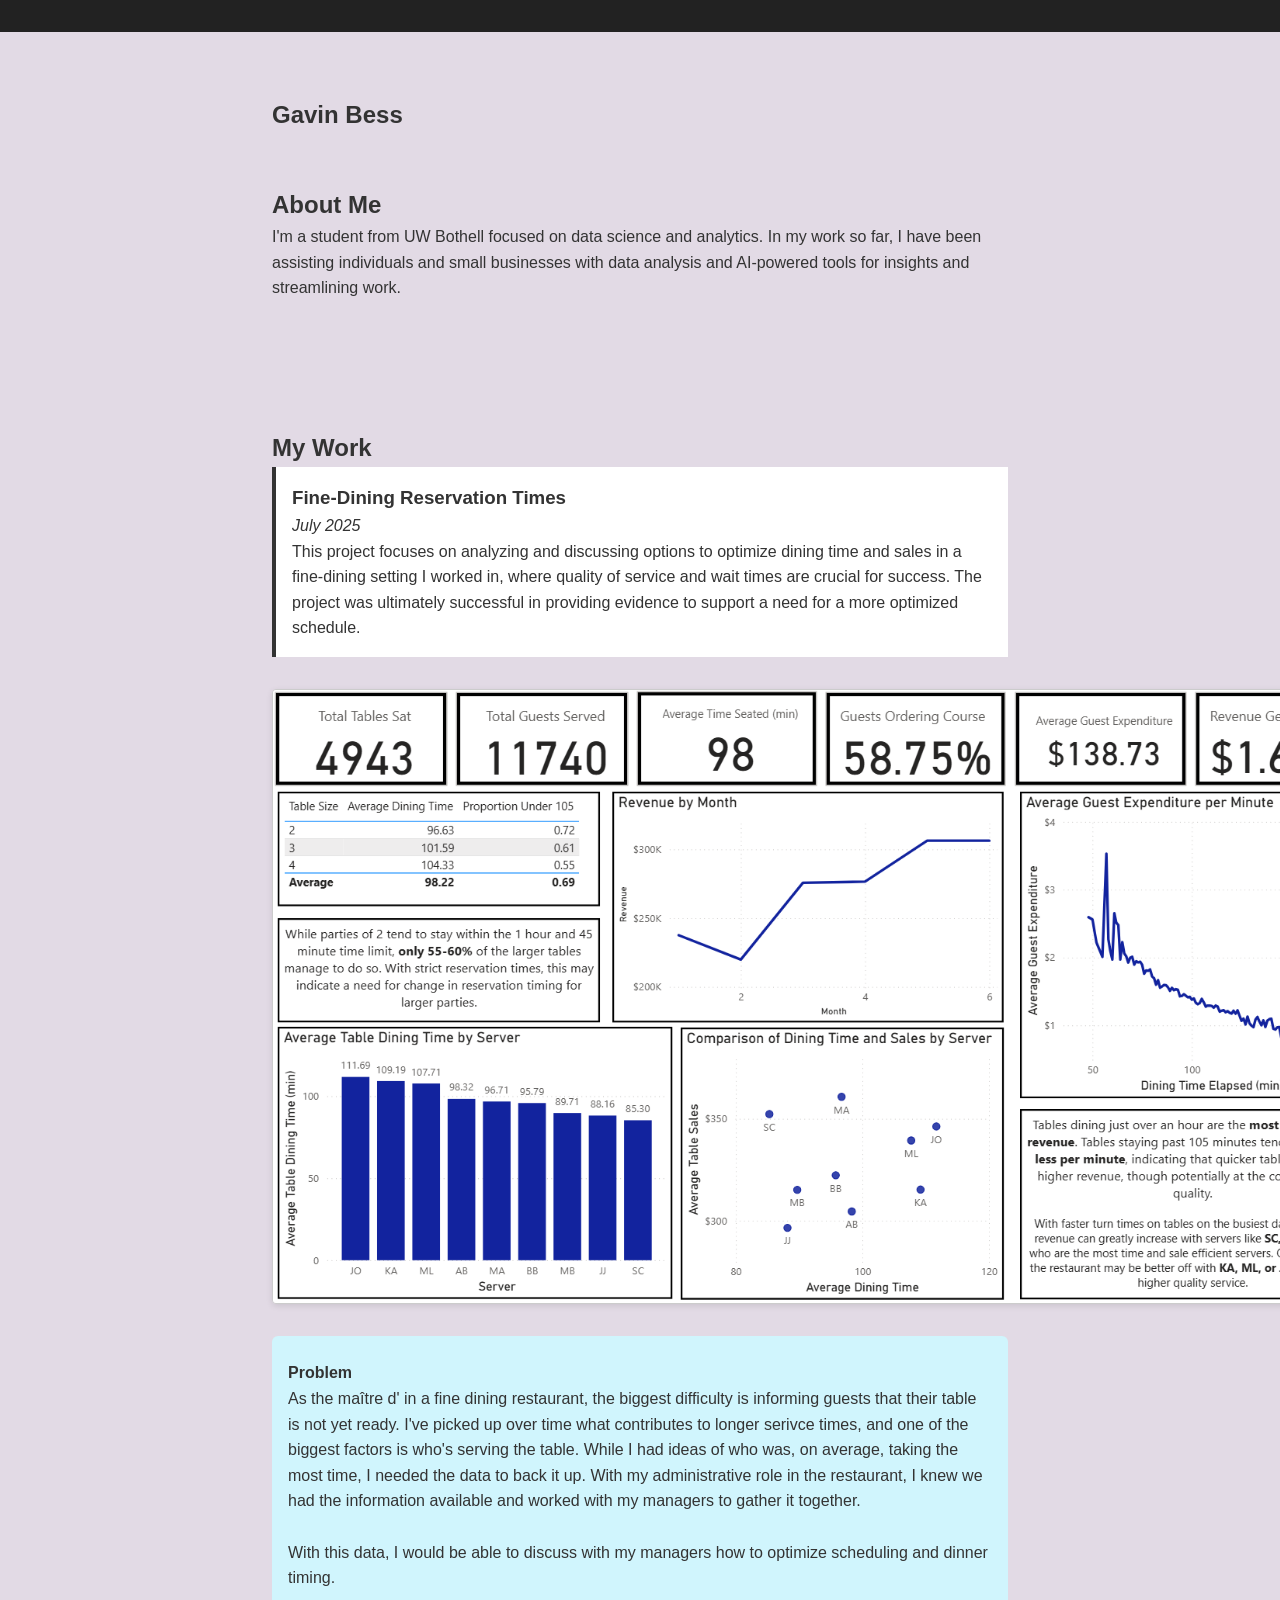
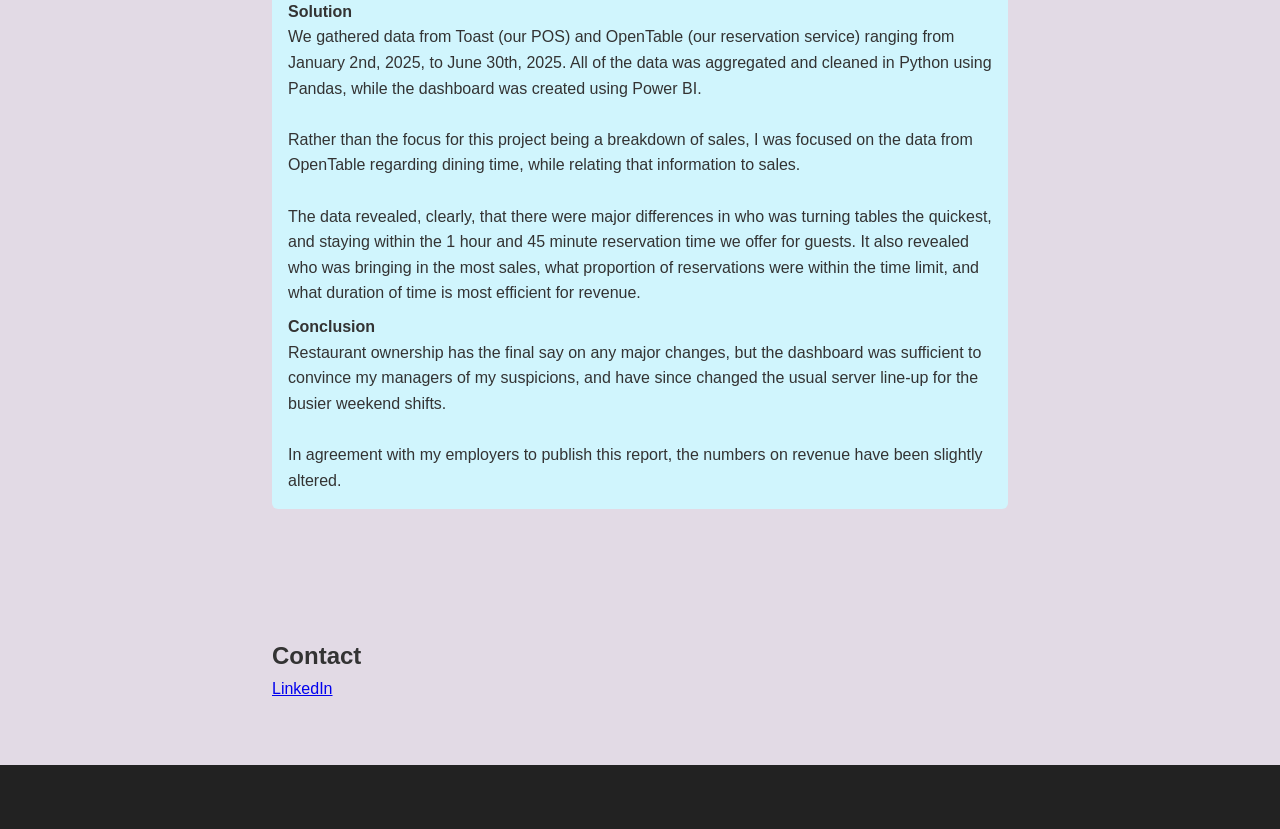
==== index.html @ a71457d1 "Update index.html" ====
<!DOCTYPE html>
<html lang="en">
<head>
  <meta charset="UTF-8">
  <meta name="viewport" content="width=device-width, initial-scale=1">
  <title>Gavin Bess | Portfolio</title>
  <link rel="stylesheet" href="style.css">
</head>
<body>
  <header>
    <nav>
    </nav>
  </header>

  <section id="about">
    <h2>Gavin Bess</h2>
    <br><br>
    <h2>About Me</h2>
    <p>I'm a student from UW Bothell focused on data science and analytics. In my work so far,
      I have been assisting individuals and small businesses with data analysis and AI-powered tools
      for insights and streamlining work.
    </p>
  </section>

  <section id="portfolio">
    <h2>My Work</h2>
    <div class="project">
      <h3>Fine-Dining Reservation Times</h3>
      <p><i>July 2025</i><br>This project focuses on analyzing and discussing options to optimize dining time and 
        sales in a fine-dining setting I worked in, where quality of service and wait times 
        are crucial for success. The project was ultimately successful in providing evidence to
        support a need for a more optimized schedule.
      </p>
      
    </div>
    <img src="sushi.png" alt="Power BI dashboard showing reservation analysis" class="project1-img">

    <div class="project-details">
    <h4>Problem</h4>
    <p>
      As the maître d' in a fine dining restaurant, the biggest difficulty is informing guests that
      their table is not yet ready. I've picked up over time what contributes to longer serivce times,
      and one of the biggest factors is who's serving the table. While I had ideas of who was, on average,
      taking the most time, I needed the data to back it up. With my administrative role in the restaurant,
      I knew we had the information available and worked with my managers to gather it together.
      <br><br>
      With this data, I would be able to discuss with my managers how to optimize scheduling and dinner
      timing.
    </p>

    <h4>Solution</h4>
    <p>
      We gathered data from Toast (our POS) and OpenTable (our reservation service) ranging from
      January 2nd, 2025, to June 30th, 2025. All of the data was aggregated and cleaned in Python
      using Pandas, while the dashboard was created using Power BI.
      <br><br>
      Rather than the focus for this project being a breakdown of sales, I was focused 
      on the data from OpenTable regarding dining time, while relating that information to sales.
      <br><br>
      The data revealed, clearly, that there were major differences in who was turning tables the quickest,
      and staying within the 1 hour and 45 minute reservation time we offer for guests. It also revealed
      who was bringing in the most sales, what proportion of reservations were within the time limit,
      and what duration of time is most efficient for revenue. 
    </p>

    <h4>Conclusion</h4>
    <p>
    Restaurant ownership has the final say on any major changes, but the dashboard was sufficient to 
    convince my managers of my suspicions, and have since changed the usual server line-up for
    the busier weekend shifts.
    <br><br>
    In agreement with my employers to publish this report, the numbers on revenue have been slightly 
    altered.
    </p>
  </div>
  </section>

  <section id="contact">
    <h2>Contact</h2>
    <p><a href="https://www.linkedin.com/in/gavin-bess" target="_blank">LinkedIn</a></p>
  </section>

  <footer>
  </footer>
  <script>

  const observer = new IntersectionObserver((entries) => {
    entries.forEach(entry => {
      if (entry.isIntersecting) {
        entry.target.classList.add('visible');
      }
    });
  }, {
    threshold: 0.1
  });

  document.querySelectorAll('.project').forEach(project => {
    observer.observe(project);
  });

</script>
</body>
</html>
---- style.css ----
* {
  margin: 0;
  padding: 0;
  box-sizing: border-box;
  scroll-behavior: smooth;
}

body {
  font-family: Arial, sans-serif;
  line-height: 1.6;
  color: #333;
  background-color: #e2dae5;
}

header {
  background-color: #222;
  color: white;
  padding: 1em;
  display: flex;
  justify-content: space-between;
  align-items: center;
}

nav a {
  color: white;
  text-decoration: none;
  margin: 0 10px;
}

nav a:hover {
  text-decoration: underline;
}

section {
  padding: 4em 2em;
  max-width: 800px;
  margin: auto;
}

.project {
  margin-bottom: 2em;
  background-color: white;
  padding: 1em;
  border-left: 4px solid #333;
  opacity: 0;
  transform: translateY(40px);
  transition: opacity 0.6s ease-out, transform 0.6s ease-out;
}

.project.visible {
  opacity: 1;
  transform: translateY(0);
}

footer {
  text-align: center;
  padding: 2em;
  background-color: #222;
  color: white;
}

.project1-img {
display: block;
  margin: 1em auto;
  max-width: 200%   ;   /* Or any desired limit */
  width: 1100px;     /* Optional fixed width */
  height: auto;
  border: 1px solid #ccc;
  border-radius: 4px;
  box-shadow: 0 2px 6px rgba(0, 0, 0, 0.1);
}

.project-details {
  margin-top: 2em;
  background-color: #d0f5fd;
  padding: 1em;
  border-radius: 6px;
}

.project-details h4 {
  margin-top: 0.5em;
  color: #333;
}
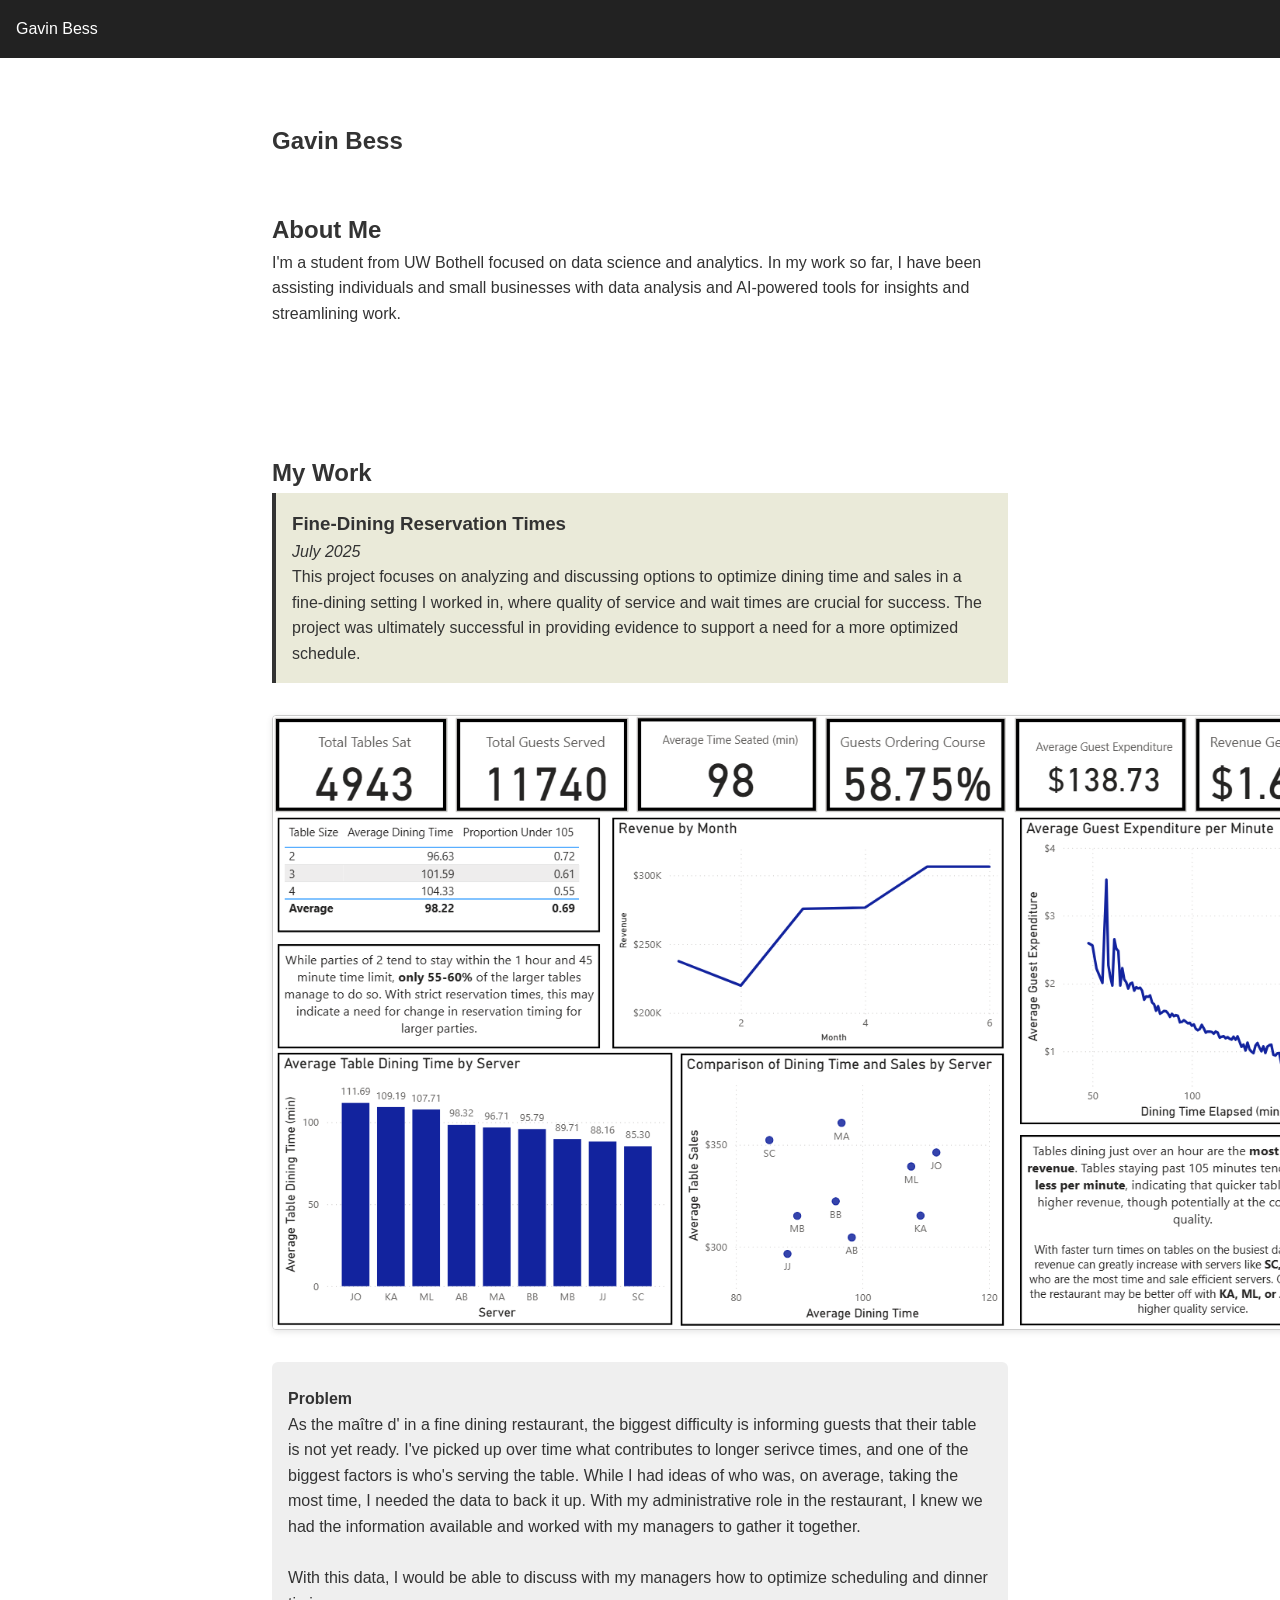
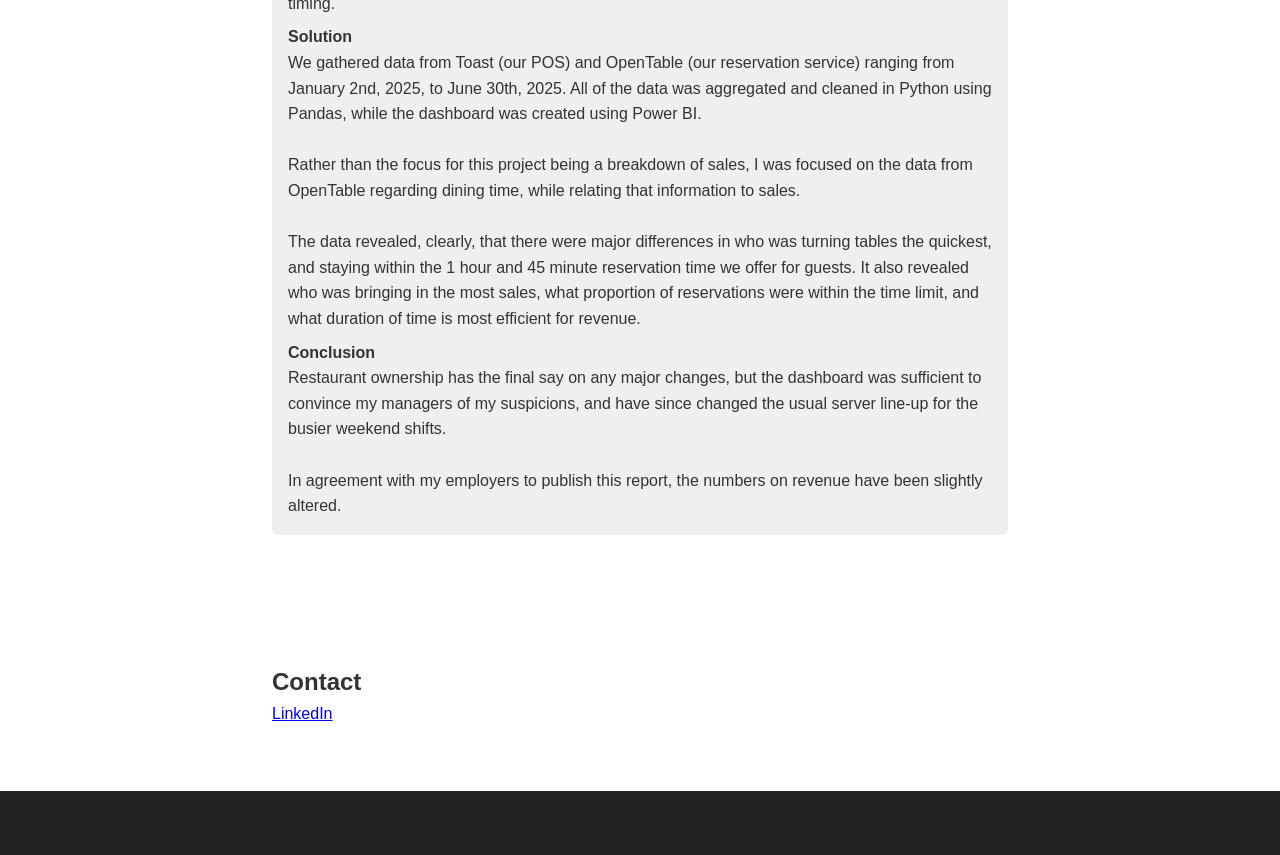
==== commit 7d50a5ae: "Update index.html" ====
--- a/index.html
+++ b/index.html
@@ -9,6 +9,7 @@
 <body>
   <header>
     <nav>
+      <p>Gavin Bess</p>
     </nav>
   </header>
 
@@ -101,3 +102,4 @@
 </script>
 </body>
 </html>
+
--- a/style.css
+++ b/style.css
@@ -9,7 +9,7 @@
   font-family: Arial, sans-serif;
   line-height: 1.6;
   color: #333;
-  background-color: #e2dae5;
+  background-color: #ffffff;
 }
 
 header {
@@ -39,7 +39,7 @@
 
 .project {
   margin-bottom: 2em;
-  background-color: white;
+  background-color: rgb(234, 234, 217);
   padding: 1em;
   border-left: 4px solid #333;
   opacity: 0;
@@ -72,7 +72,7 @@
 
 .project-details {
   margin-top: 2em;
-  background-color: #d0f5fd;
+  background-color: #efefef;
   padding: 1em;
   border-radius: 6px;
 }
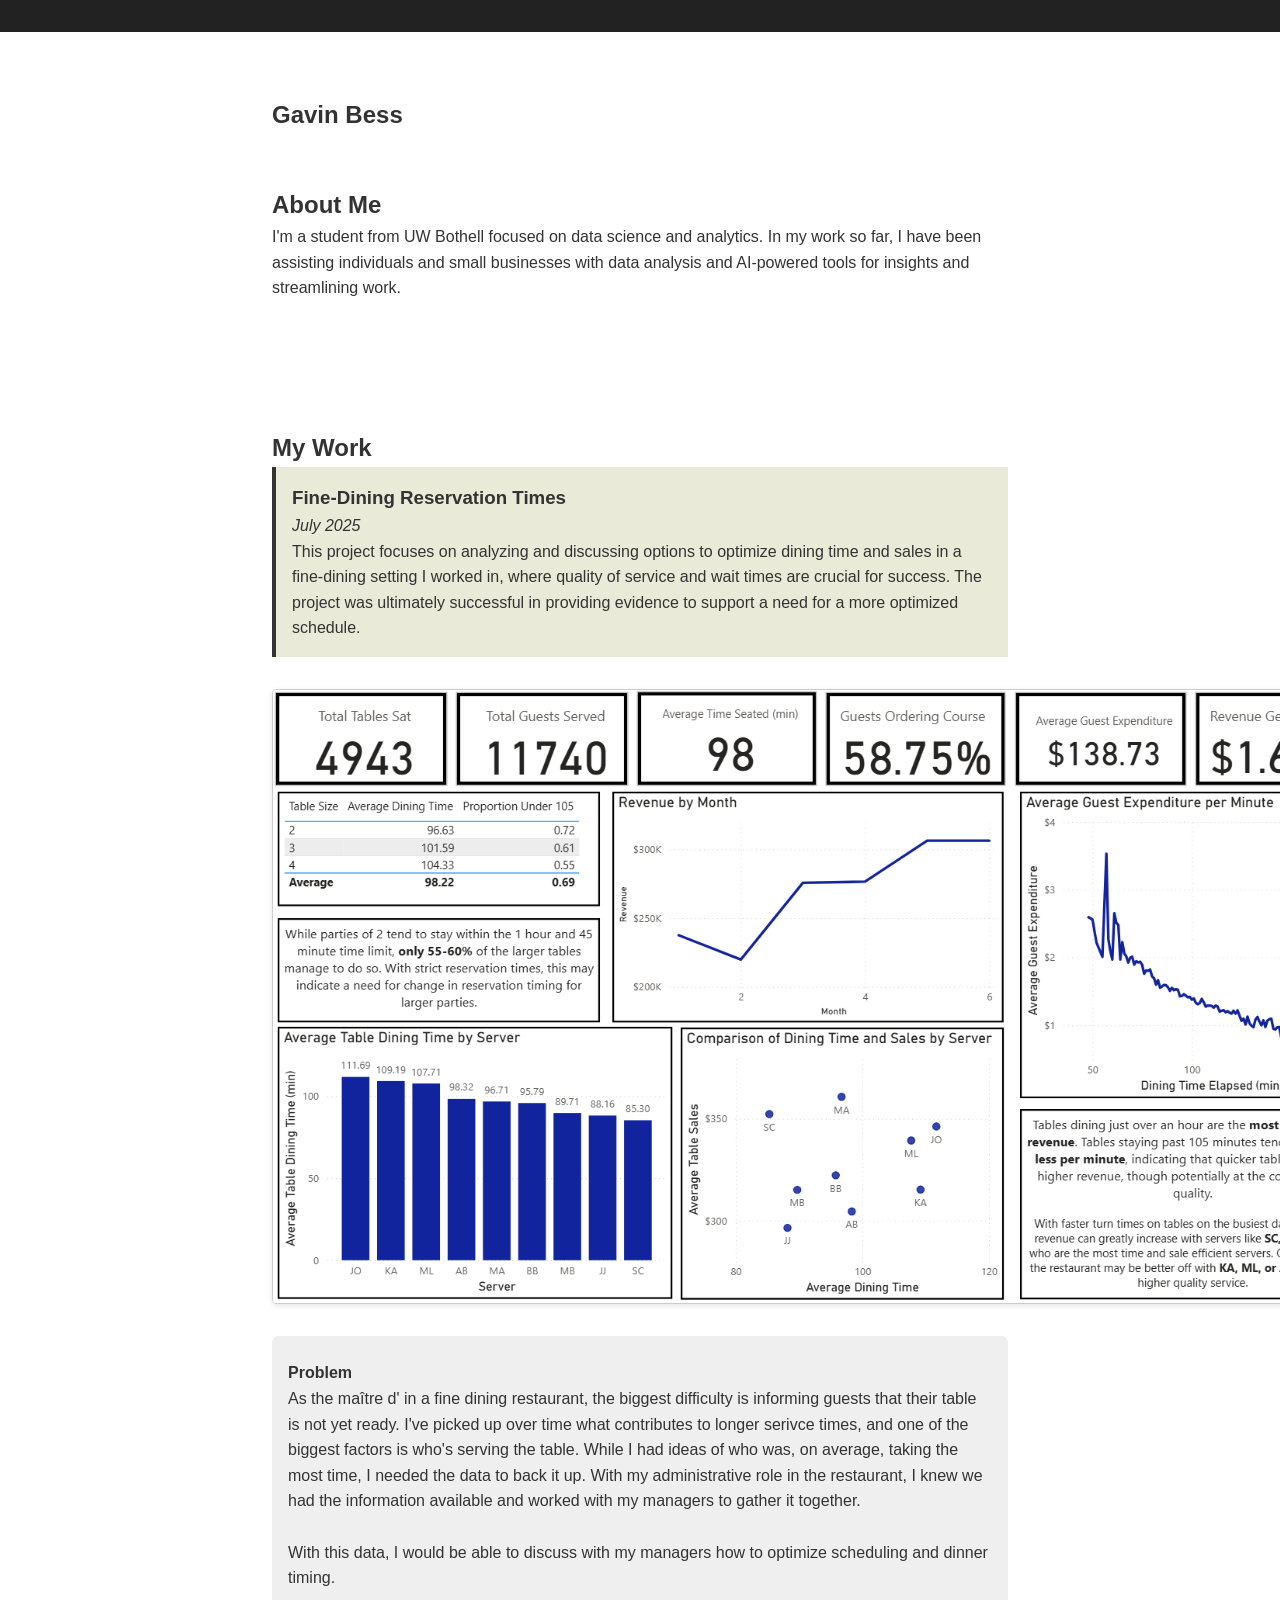
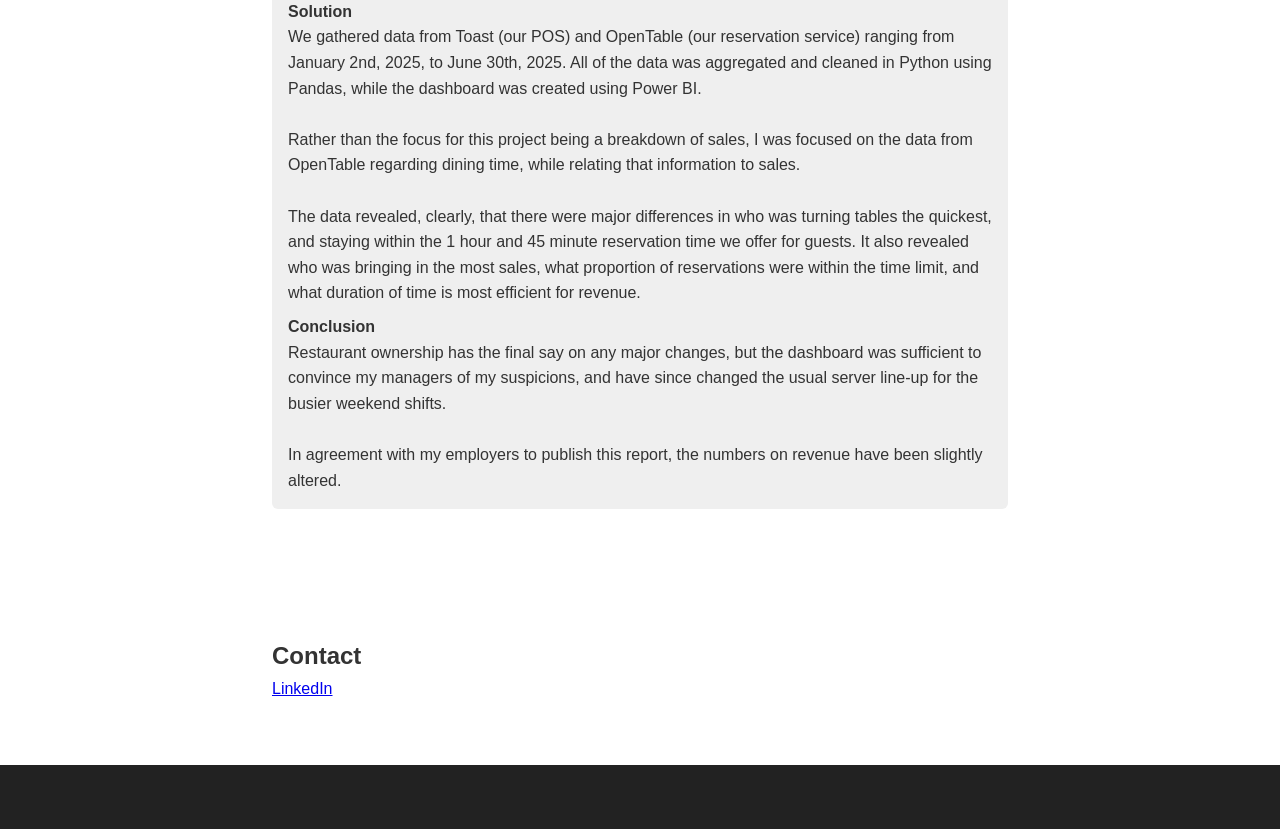
==== commit 0aea0a3d: "Update index.html" ====
--- a/index.html
+++ b/index.html
@@ -9,7 +9,6 @@
 <body>
   <header>
     <nav>
-      <p>Gavin Bess</p>
     </nav>
   </header>
 
@@ -103,3 +102,4 @@
 </body>
 </html>
 
+
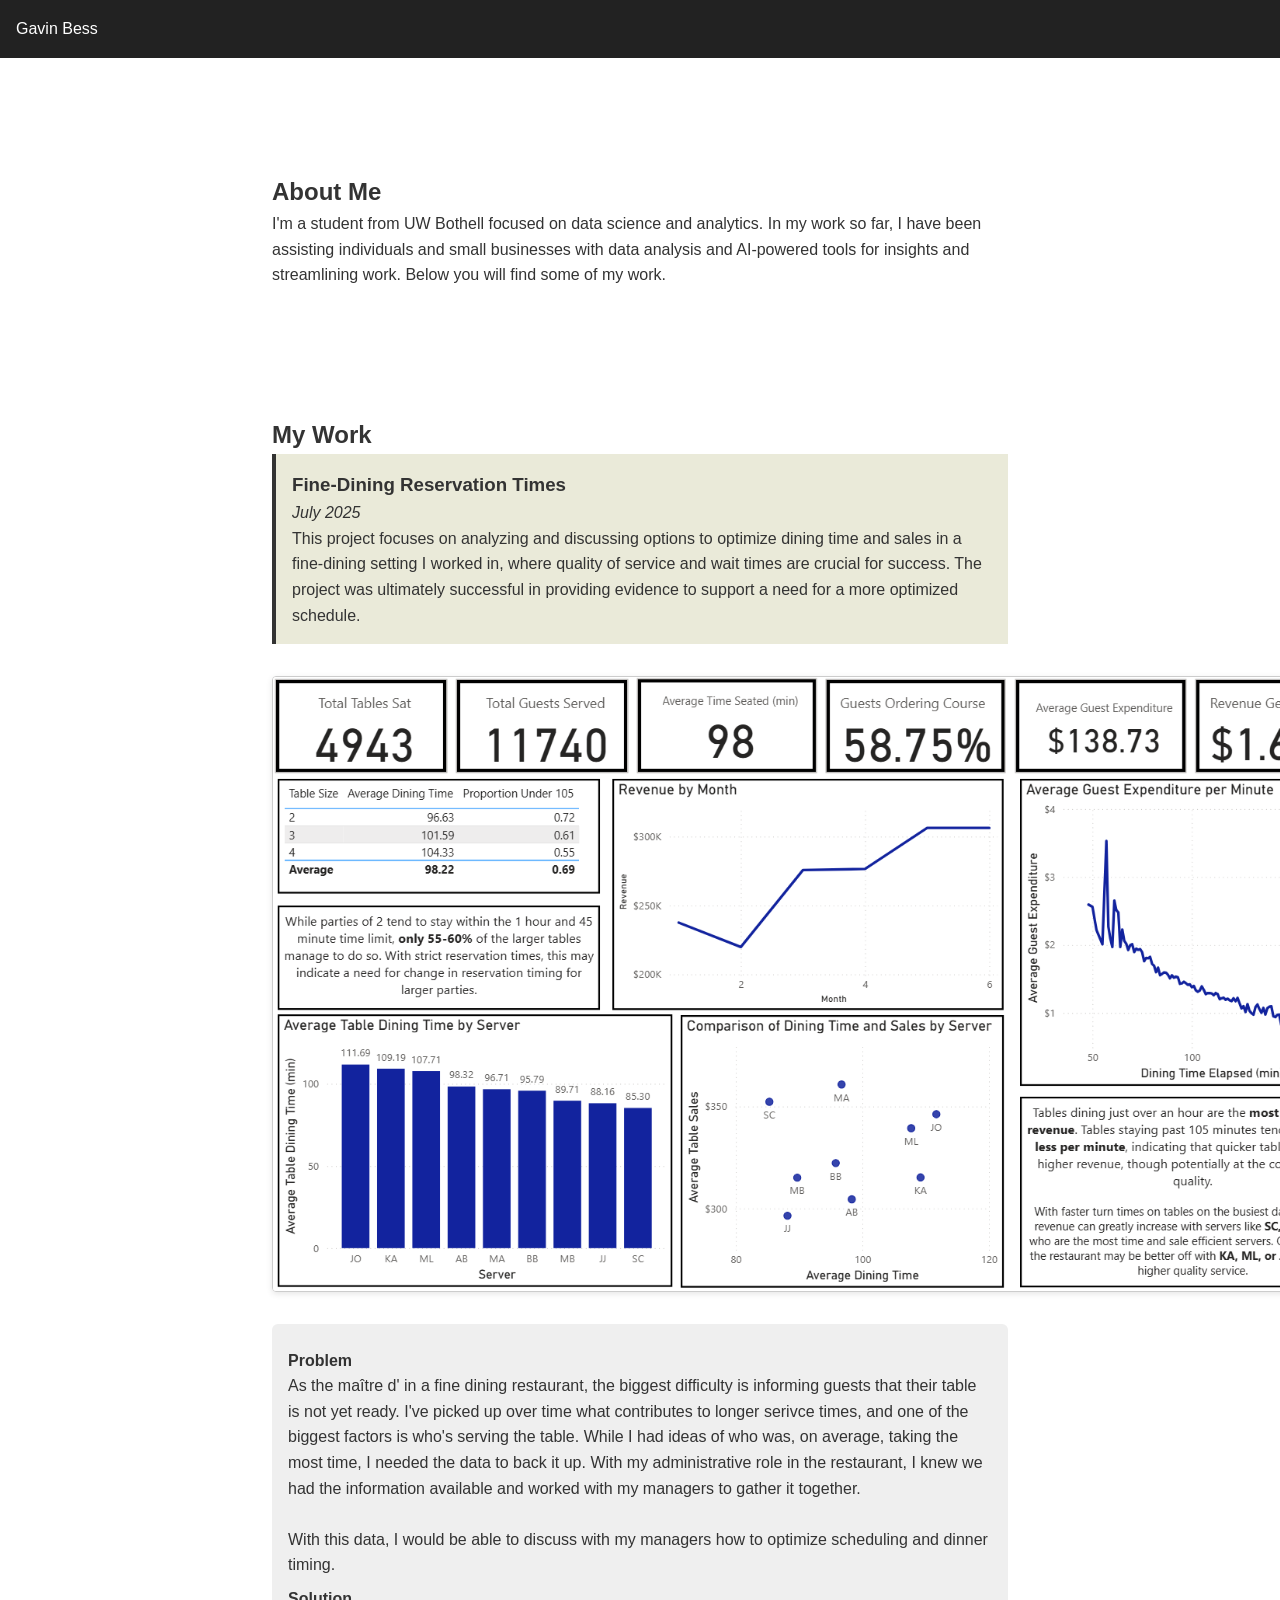
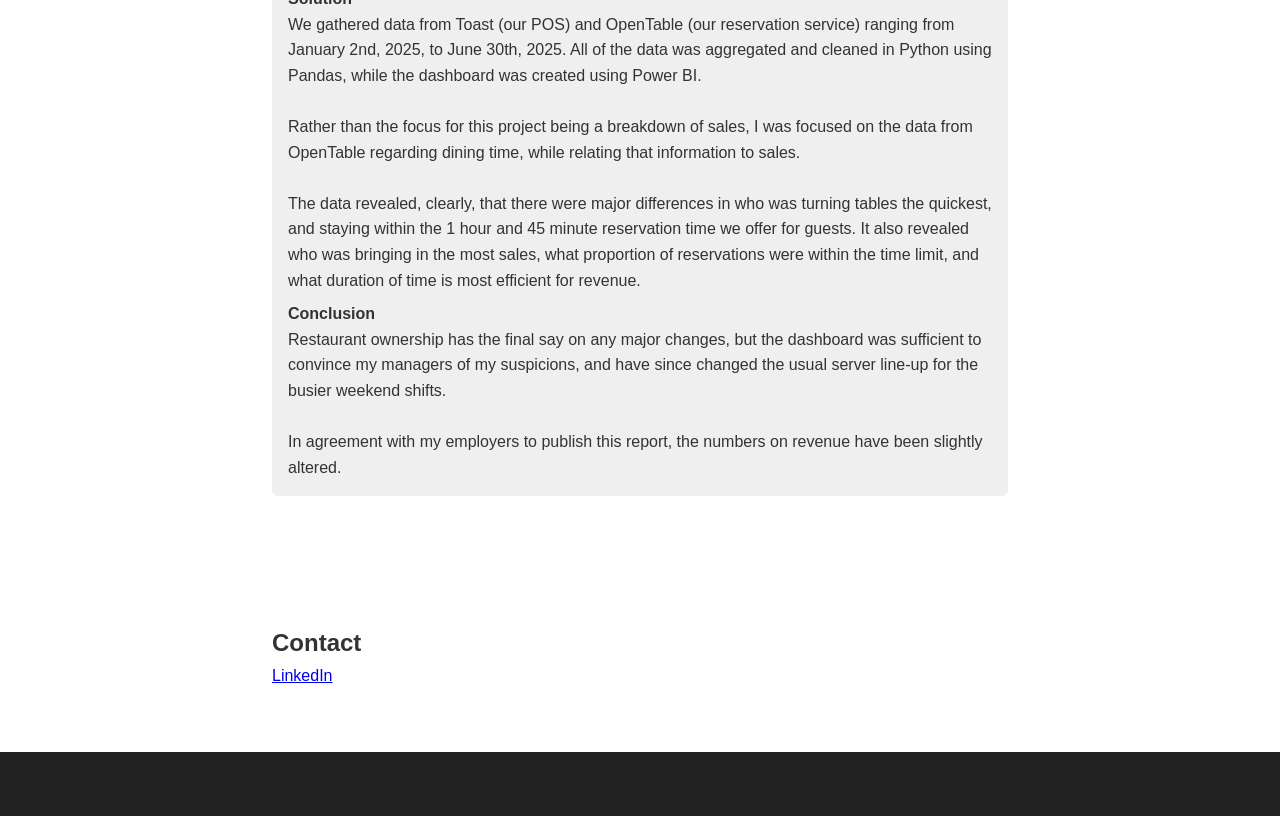
==== commit 4f9030c5: "Update index.html" ====
--- a/index.html
+++ b/index.html
@@ -9,16 +9,16 @@
 <body>
   <header>
     <nav>
+      <p>Gavin Bess</p>
     </nav>
   </header>
 
   <section id="about">
-    <h2>Gavin Bess</h2>
     <br><br>
     <h2>About Me</h2>
     <p>I'm a student from UW Bothell focused on data science and analytics. In my work so far,
       I have been assisting individuals and small businesses with data analysis and AI-powered tools
-      for insights and streamlining work.
+      for insights and streamlining work. Below you will find some of my work.
     </p>
   </section>
 
@@ -101,5 +101,3 @@
 </script>
 </body>
 </html>
-
-
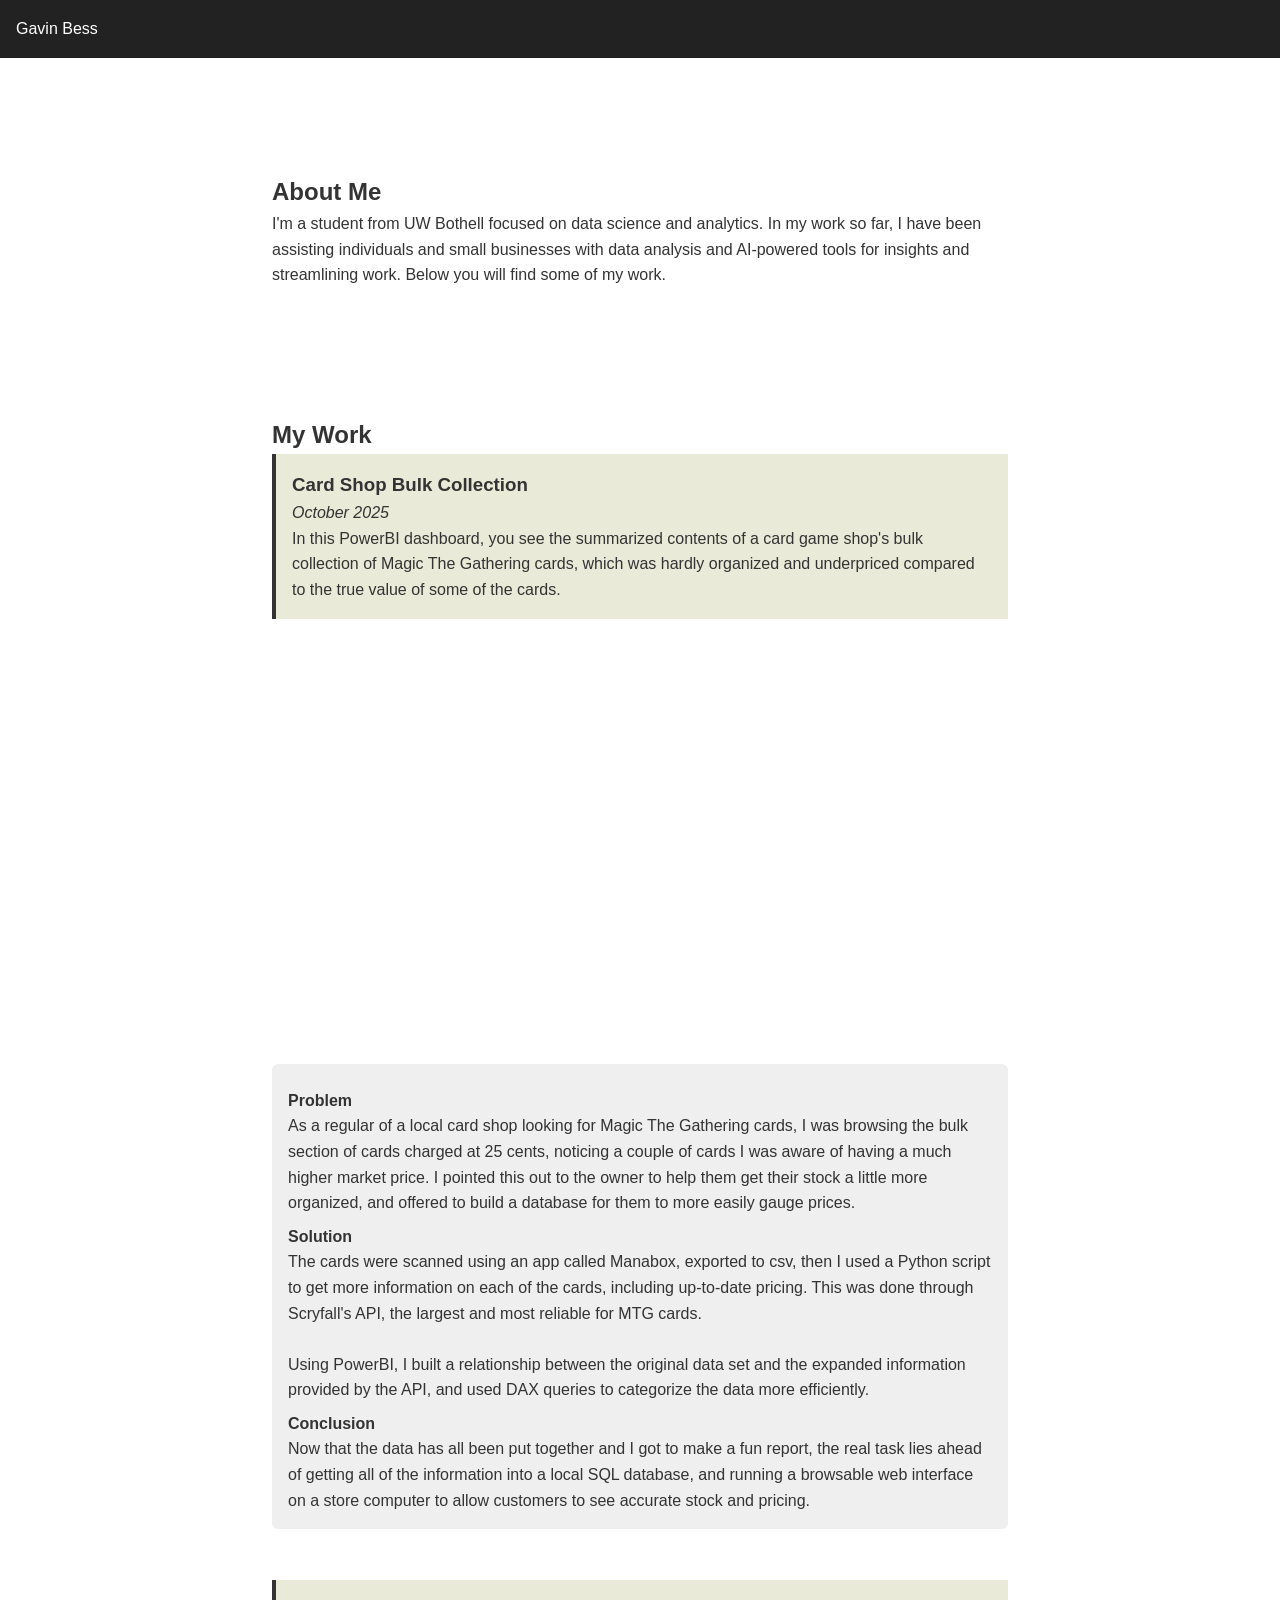
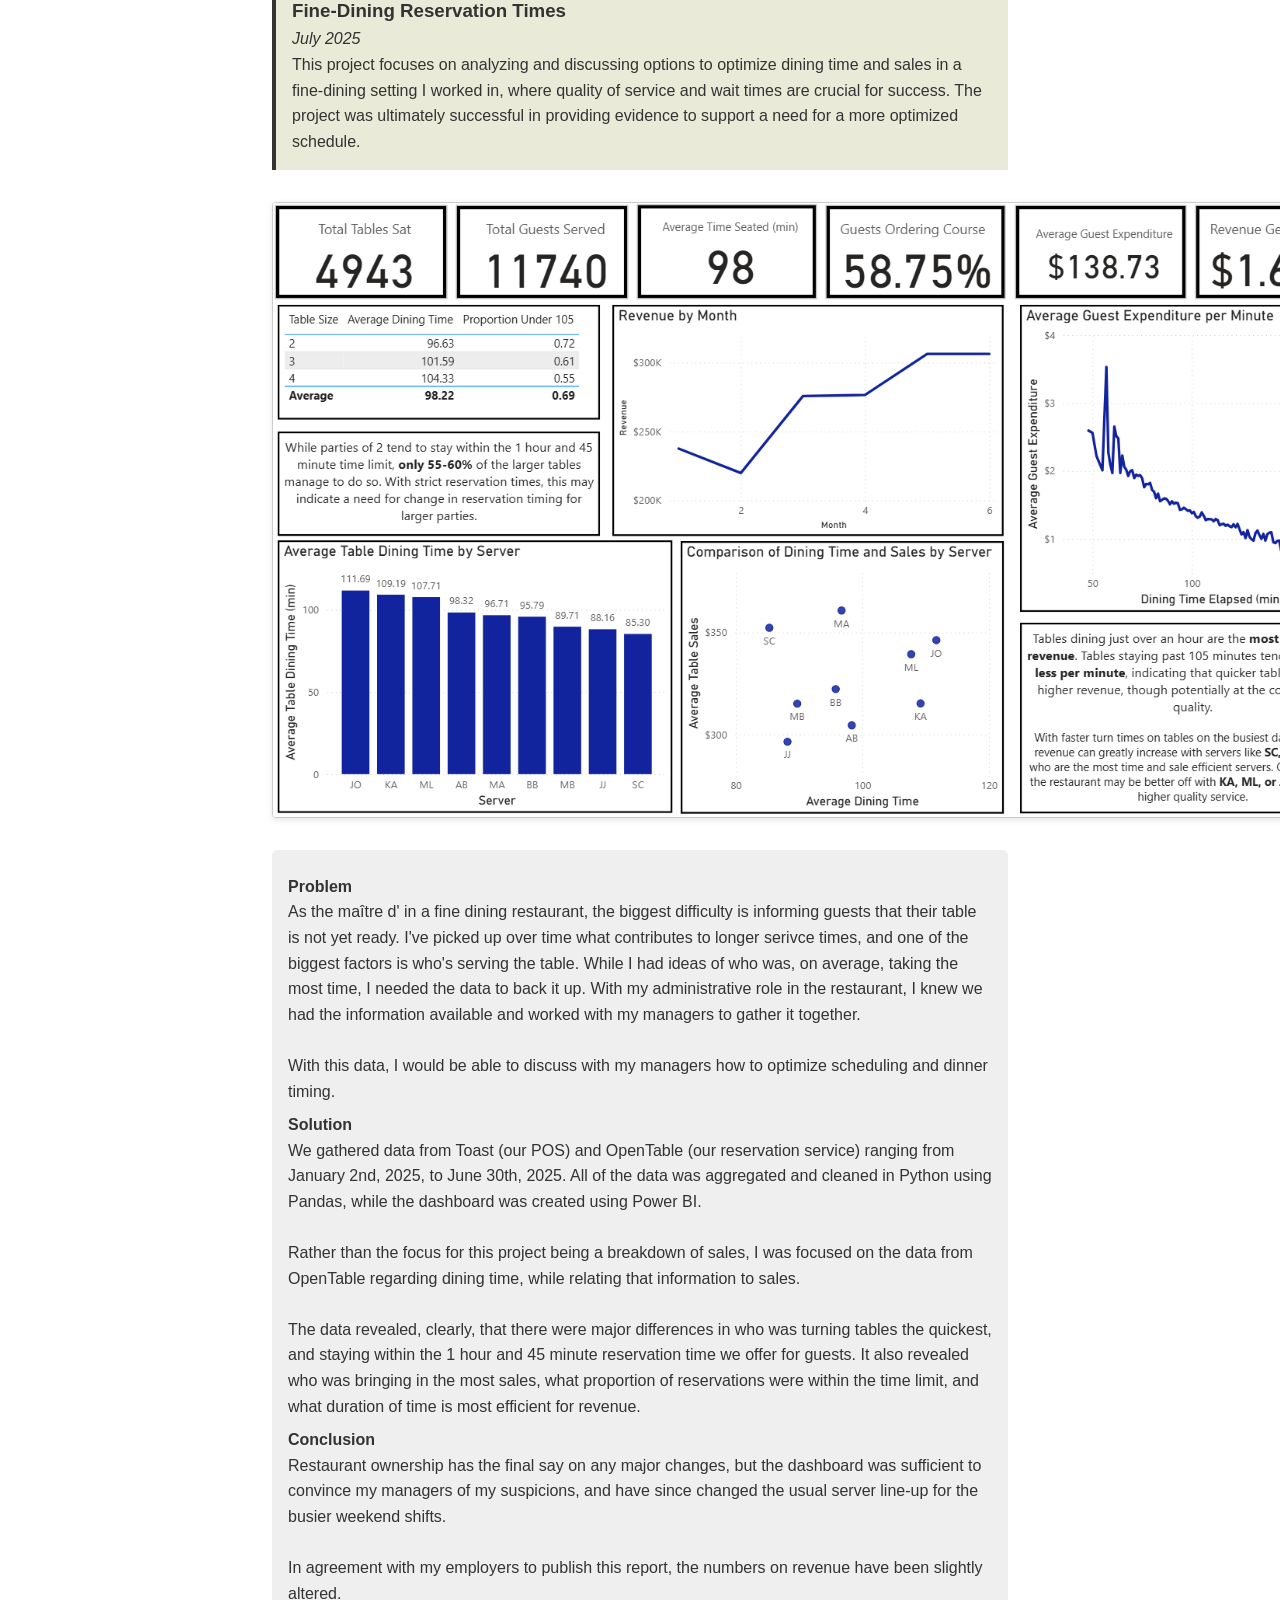
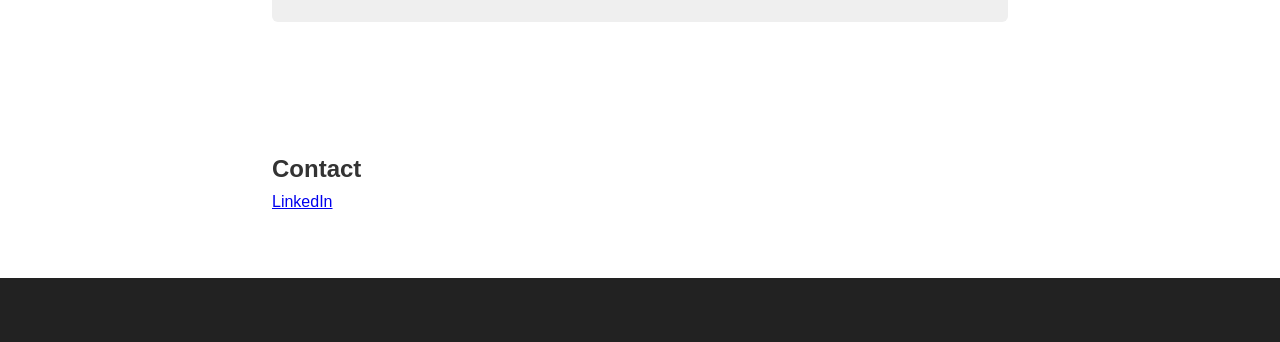
==== commit ef6a7847: "Update index.html" ====
--- a/index.html
+++ b/index.html
@@ -24,6 +24,43 @@
 
   <section id="portfolio">
     <h2>My Work</h2>
+    <div class="project">
+      <h3>Card Shop Bulk Collection</h3>
+      <p><i>October 2025</i><br>In this PowerBI dashboard, you see the summarized contents of a
+        card game shop's bulk collection of Magic The Gathering cards, which was hardly organized and underpriced compared to the true
+        value of some of the cards.
+      </p>
+    </div>
+    <iframe title="manabox" width="600" height="373.5" src="https://app.powerbi.com/view?r=eyJrIjoiY2MxODNiZWQtNzZmZi00Y2MyLWFiNGUtNTAwNWVkNzE1MTE3IiwidCI6ImY2YjZkZDViLWYwMmYtNDQxYS05OWEwLTE2MmFjNTA2MGJkMiIsImMiOjZ9" frameborder="0" allowFullScreen="true"></iframe>
+    
+    <div class="project-details">
+    <h4>Problem</h4>
+    <p>
+      As a regular of a local card shop looking for Magic The Gathering cards, I was browsing the bulk section
+      of cards charged at 25 cents, noticing a couple of cards I was aware of having a much higher market price.
+      I pointed this out to the owner to help them get their stock a little more organized, and offered to build
+      a database for them to more easily gauge prices. 
+    </p>
+
+    <h4>Solution</h4>
+    <p>
+      The cards were scanned using an app called Manabox, exported to csv, then I used a Python script to get more
+      information on each of the cards, including up-to-date pricing. This was done through Scryfall's API,
+      the largest and most reliable for MTG cards.
+      <br><br>
+      Using PowerBI, I built a relationship between the original data set and the expanded information provided by
+      the API, and used DAX queries to categorize the data more efficiently.
+    </p>
+
+    <h4>Conclusion</h4>
+    <p>
+    Now that the data has all been put together and I got to make a fun report, the real task lies ahead of
+    getting all of the information into a local SQL database, and running a browsable web interface on a store computer
+    to allow customers to see accurate stock and pricing. 
+    </p>
+  </div>
+  <br><br>
+    
     <div class="project">
       <h3>Fine-Dining Reservation Times</h3>
       <p><i>July 2025</i><br>This project focuses on analyzing and discussing options to optimize dining time and 
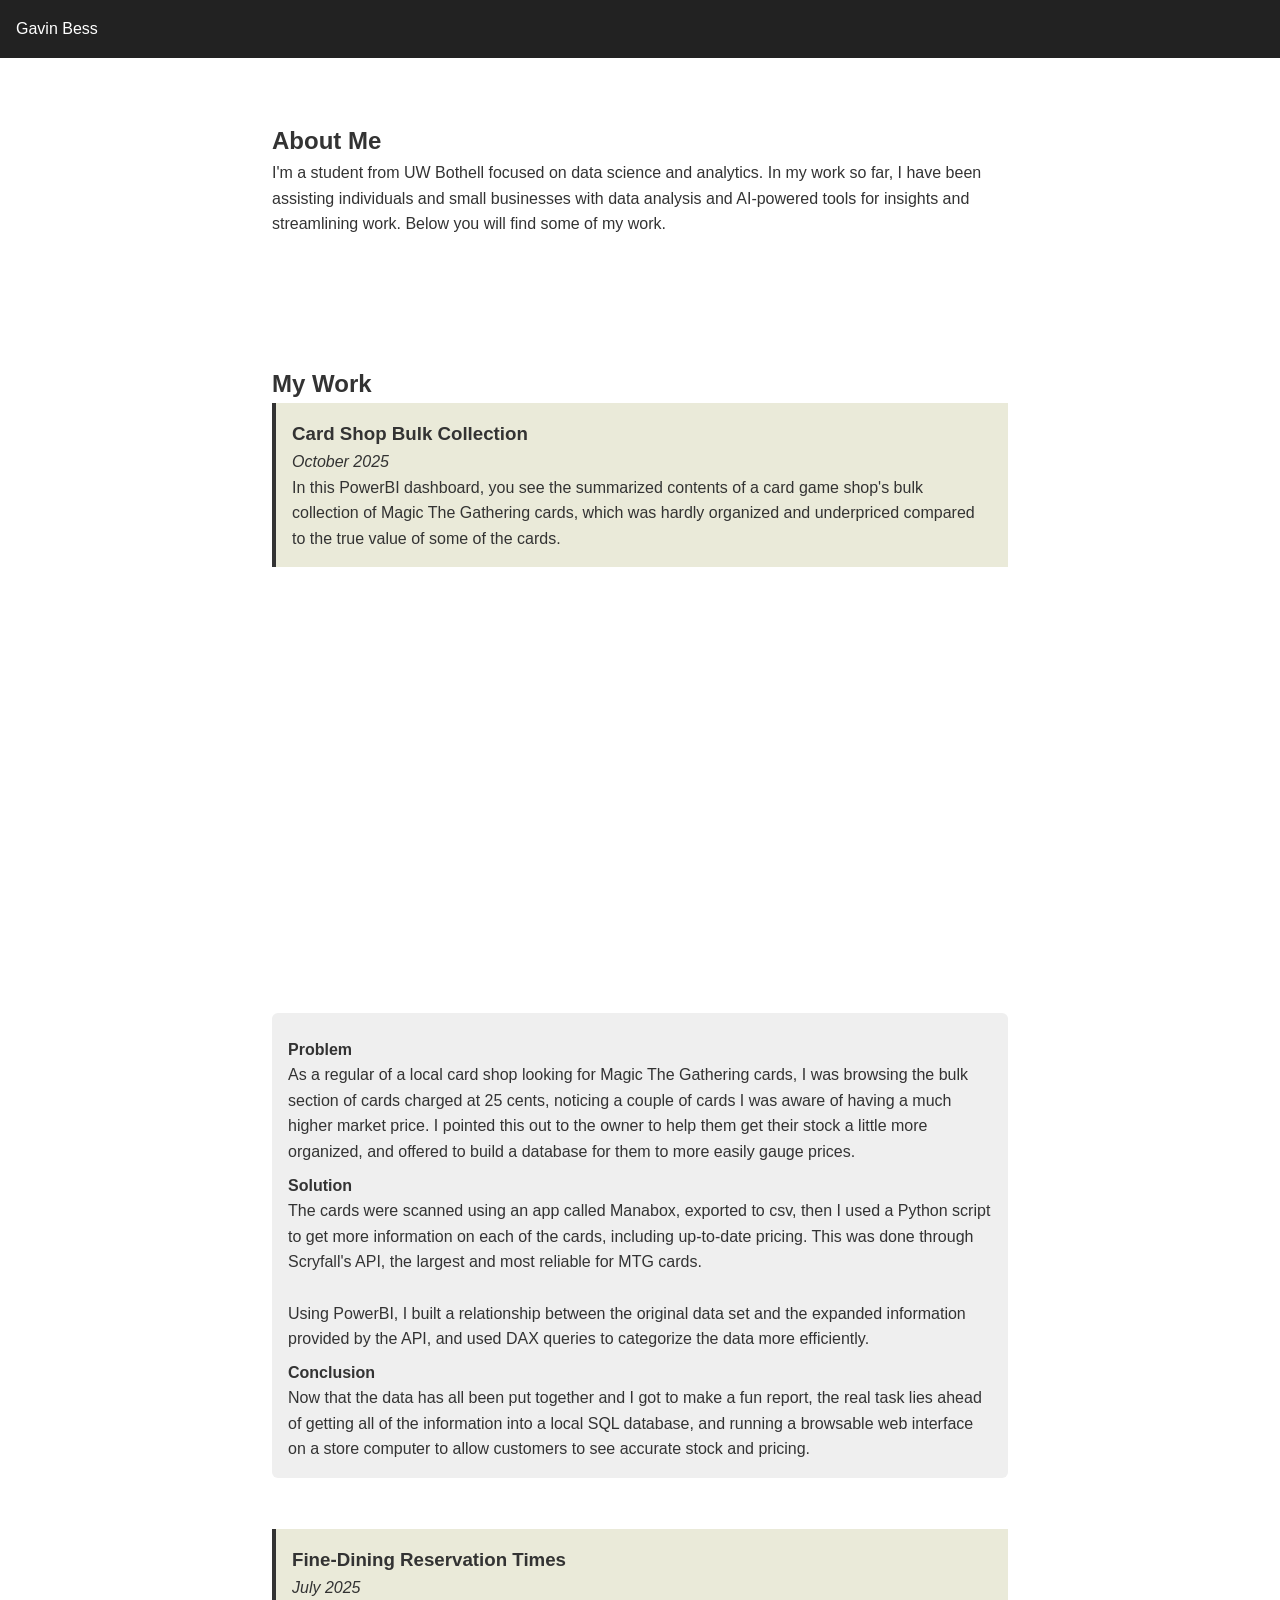
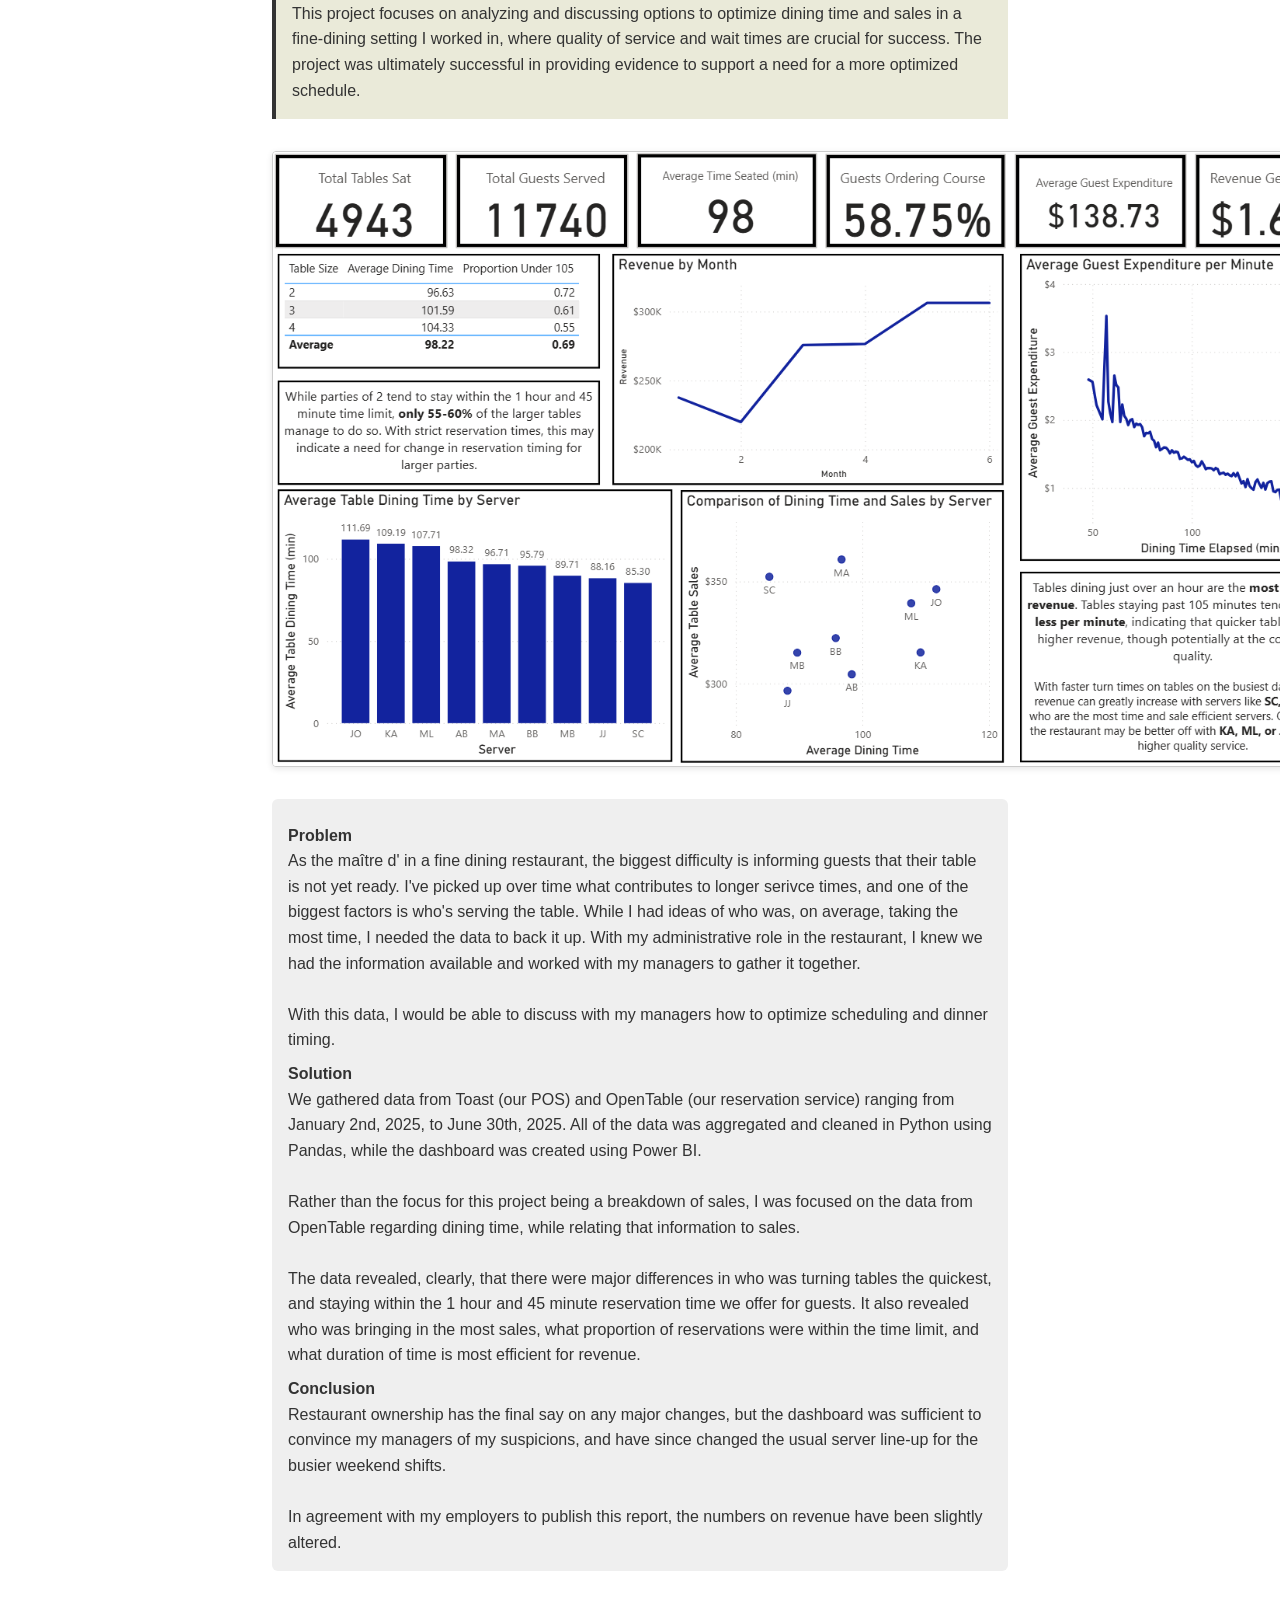
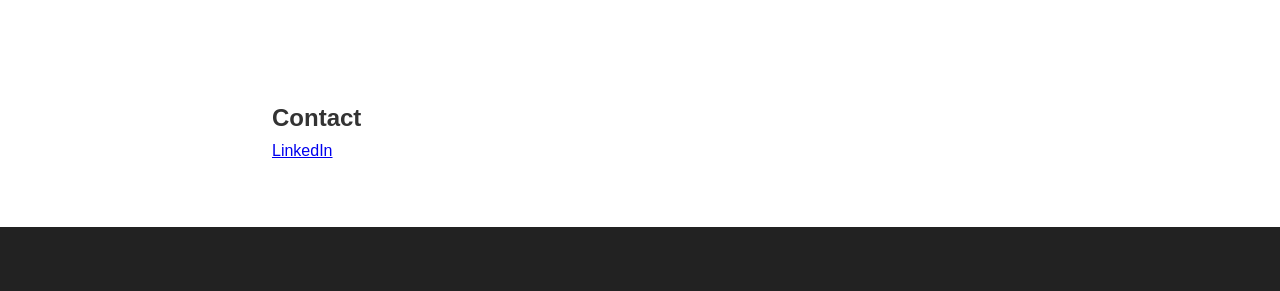
==== commit 7b834d21: "Update index.html" ====
--- a/index.html
+++ b/index.html
@@ -14,7 +14,6 @@
   </header>
 
   <section id="about">
-    <br><br>
     <h2>About Me</h2>
     <p>I'm a student from UW Bothell focused on data science and analytics. In my work so far,
       I have been assisting individuals and small businesses with data analysis and AI-powered tools
@@ -138,3 +137,4 @@
 </script>
 </body>
 </html>
+
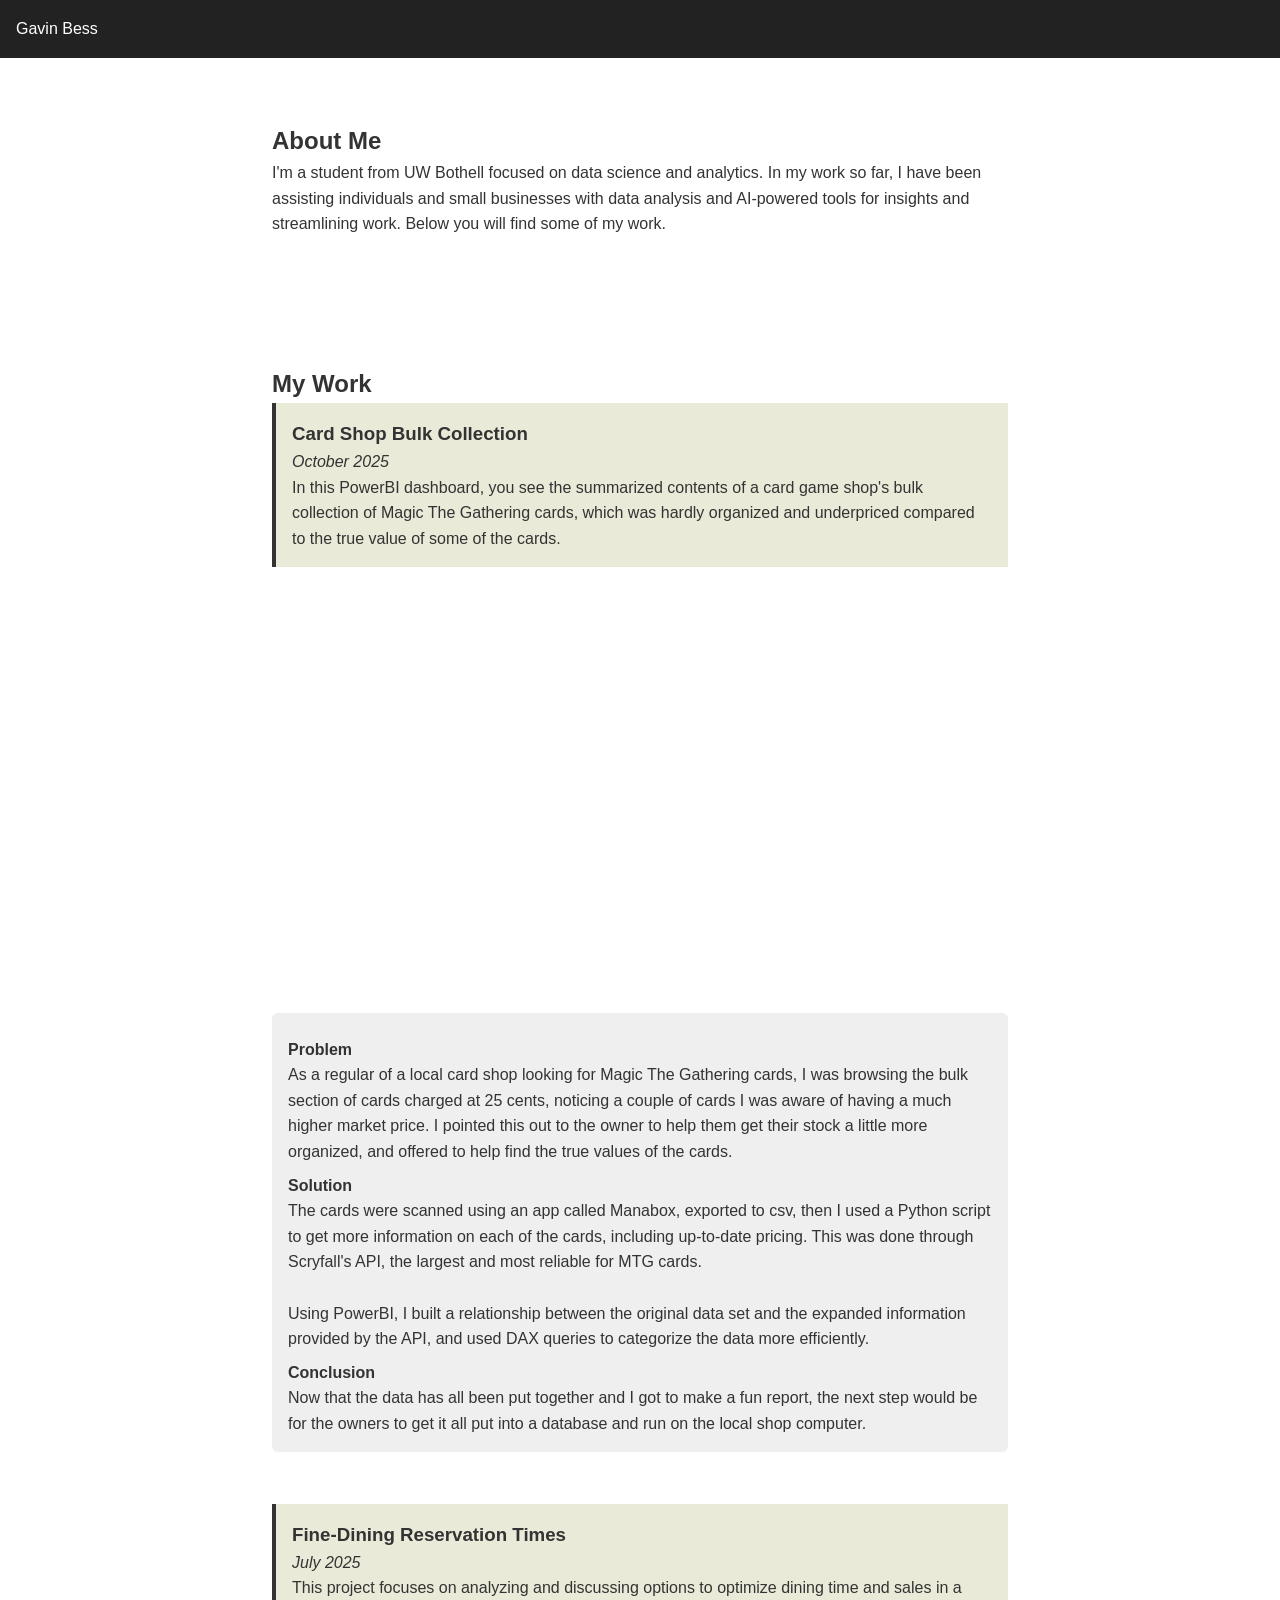
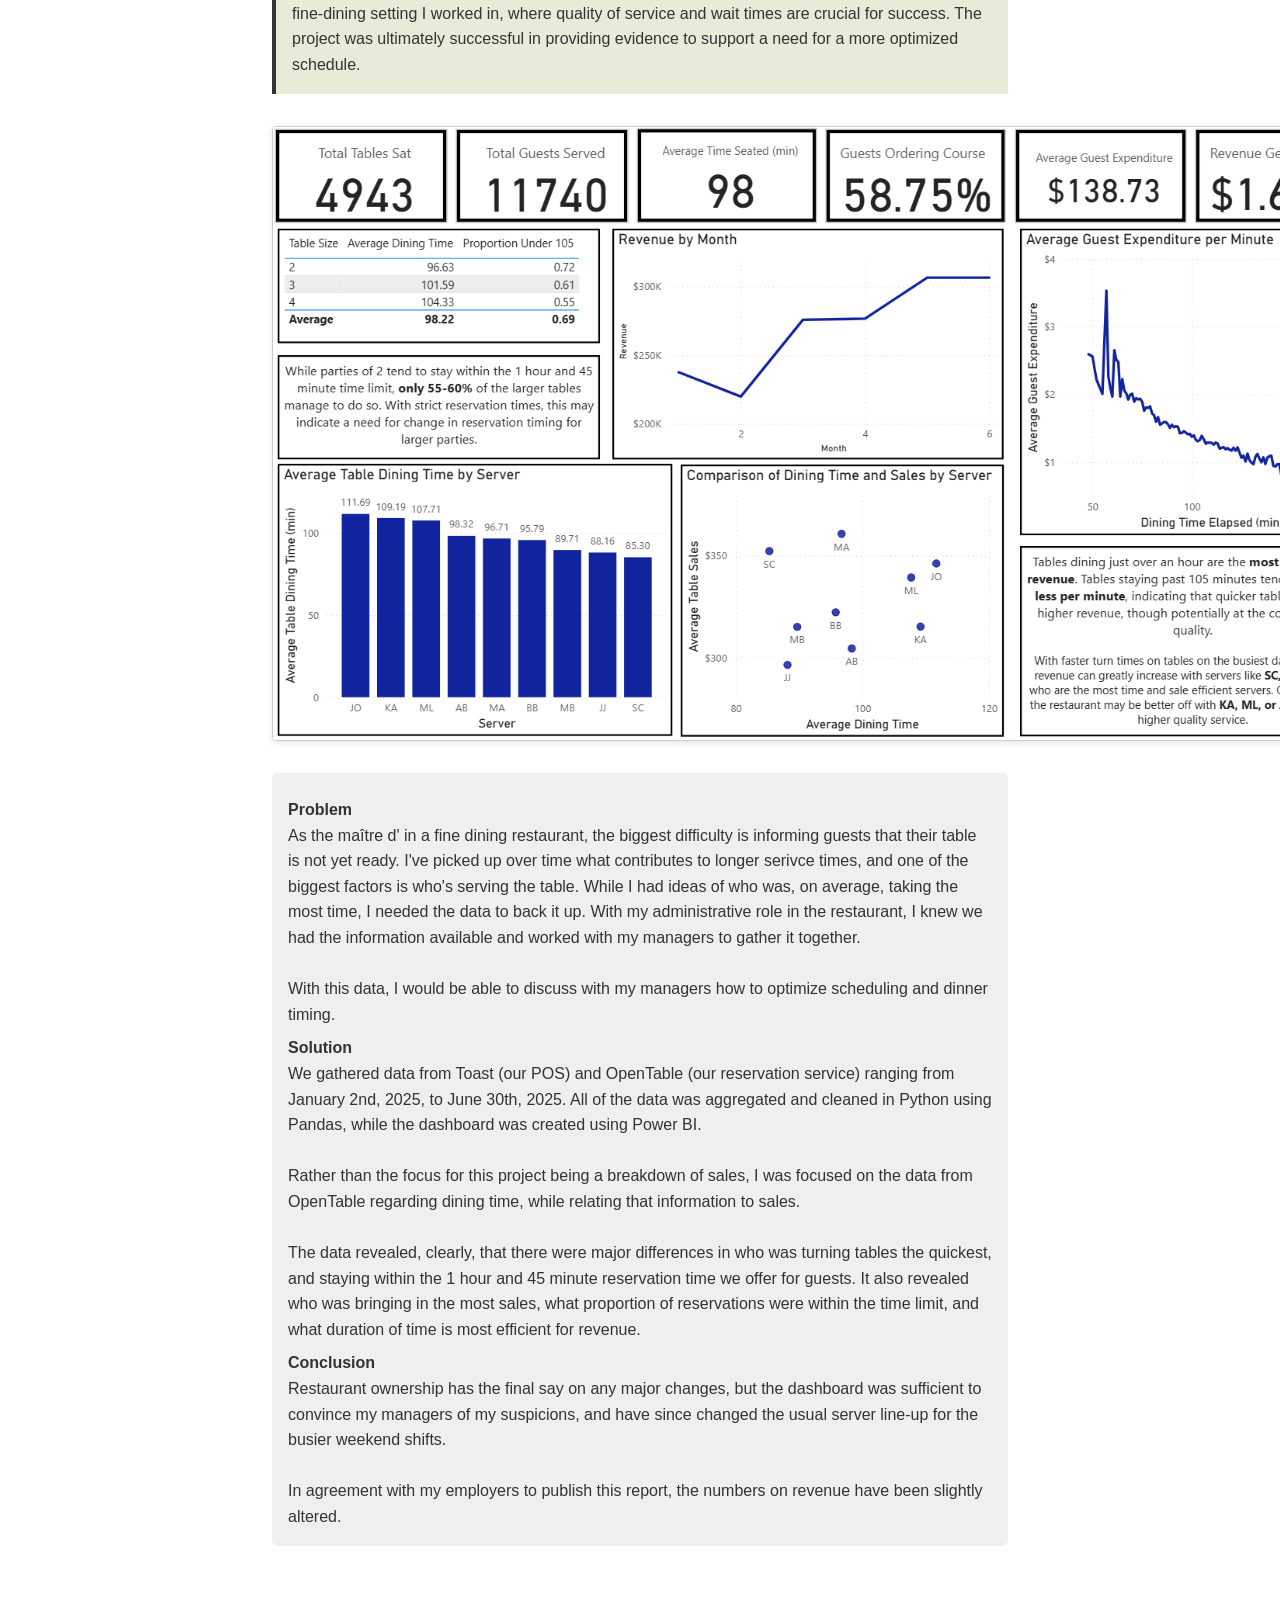
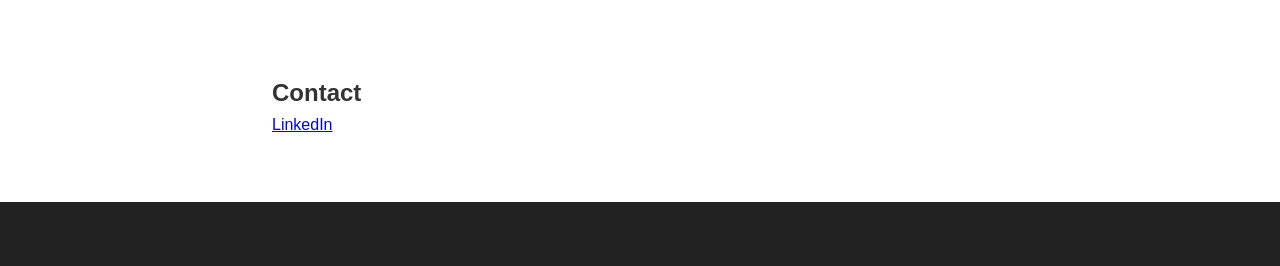
==== commit e0d2ef01: "Update index.html" ====
--- a/index.html
+++ b/index.html
@@ -37,8 +37,7 @@
     <p>
       As a regular of a local card shop looking for Magic The Gathering cards, I was browsing the bulk section
       of cards charged at 25 cents, noticing a couple of cards I was aware of having a much higher market price.
-      I pointed this out to the owner to help them get their stock a little more organized, and offered to build
-      a database for them to more easily gauge prices. 
+      I pointed this out to the owner to help them get their stock a little more organized, and offered to help find the true values of the cards.
     </p>
 
     <h4>Solution</h4>
@@ -53,9 +52,8 @@
 
     <h4>Conclusion</h4>
     <p>
-    Now that the data has all been put together and I got to make a fun report, the real task lies ahead of
-    getting all of the information into a local SQL database, and running a browsable web interface on a store computer
-    to allow customers to see accurate stock and pricing. 
+    Now that the data has all been put together and I got to make a fun report, the next step would be for
+    the owners to get it all put into a database and run on the local shop computer.
     </p>
   </div>
   <br><br>
@@ -138,3 +136,4 @@
 </body>
 </html>
 
+
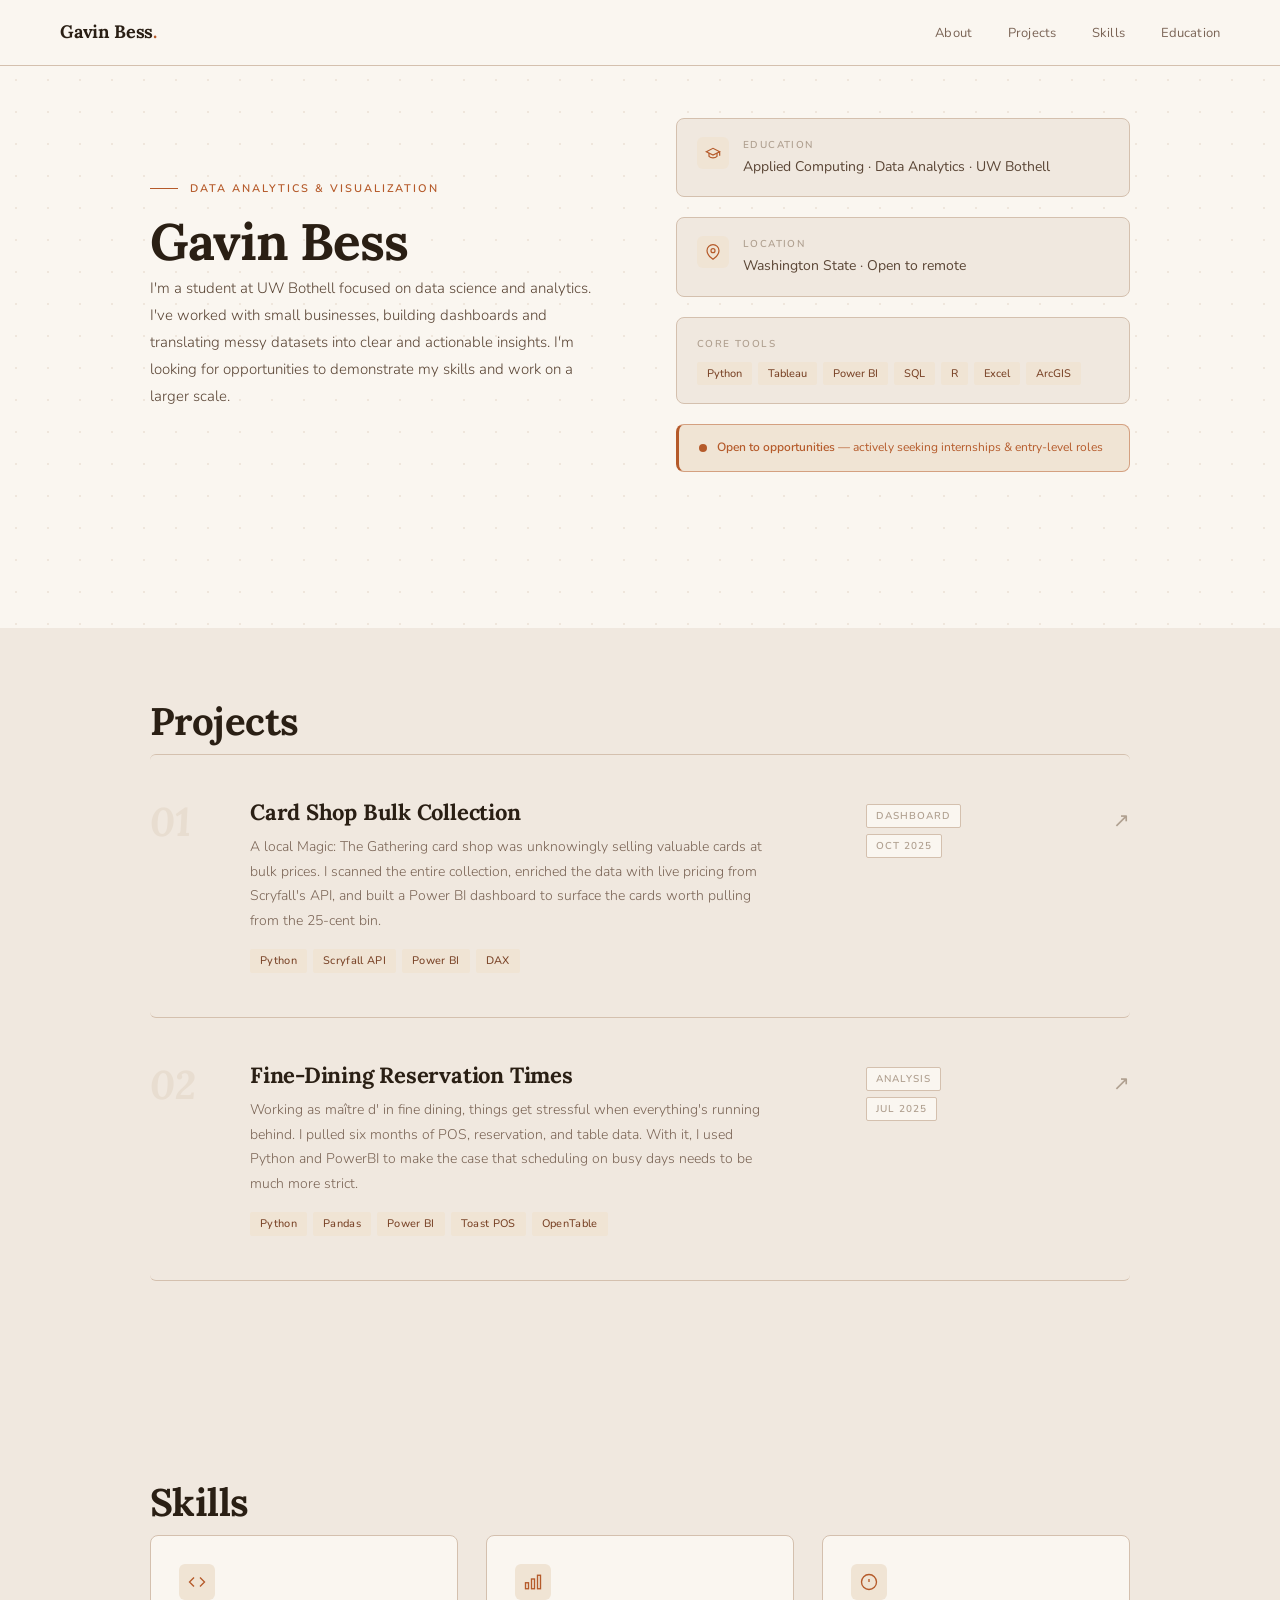
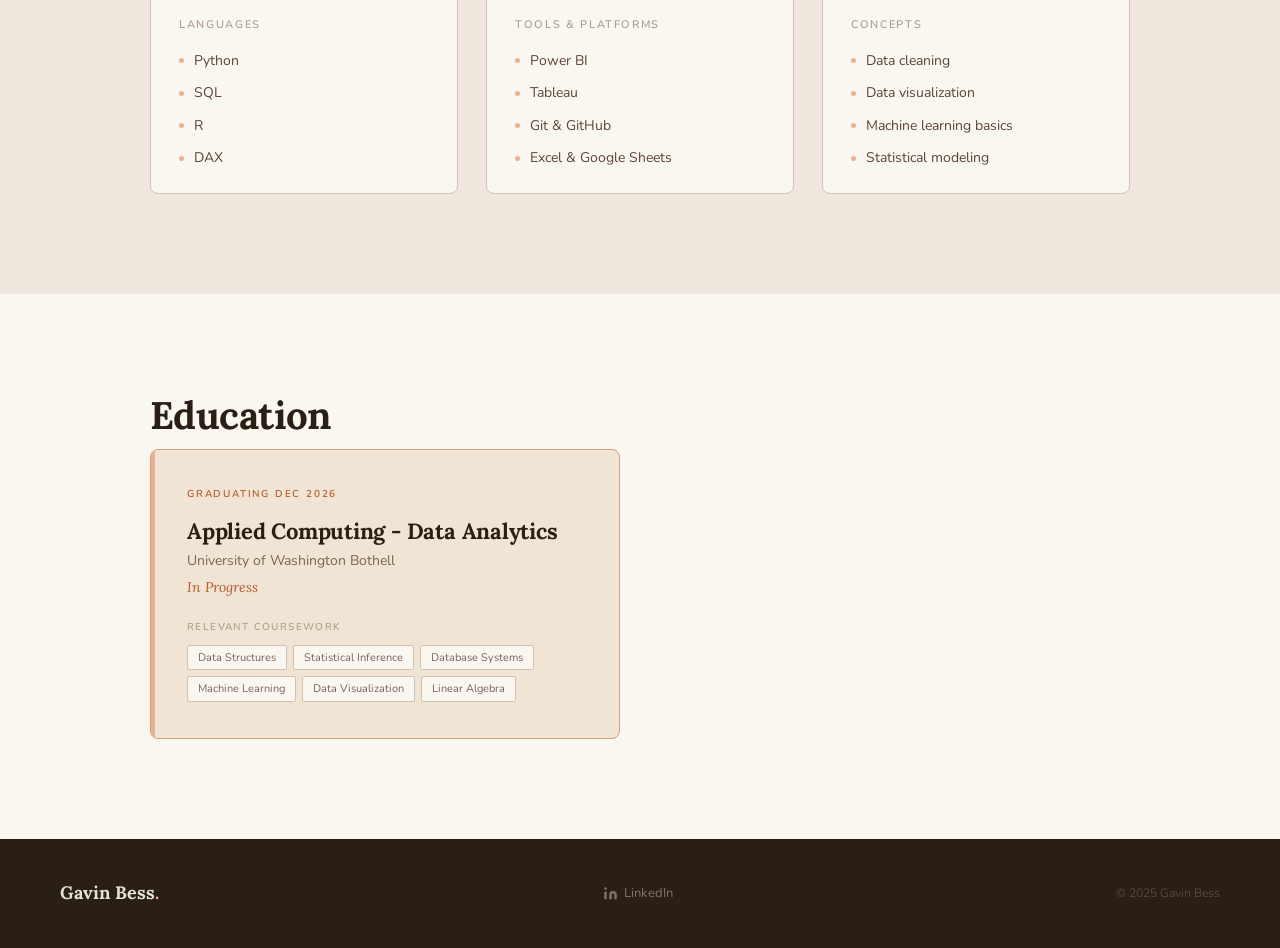
==== commit 32d16fc2: "Add files via upload" ====
--- a/index.html
+++ b/index.html
@@ -1,139 +1,287 @@
-<!DOCTYPE html>
-<html lang="en">
-<head>
-  <meta charset="UTF-8">
-  <meta name="viewport" content="width=device-width, initial-scale=1">
-  <title>Gavin Bess | Portfolio</title>
-  <link rel="stylesheet" href="style.css">
-</head>
-<body>
-  <header>
-    <nav>
-      <p>Gavin Bess</p>
-    </nav>
-  </header>
-
-  <section id="about">
-    <h2>About Me</h2>
-    <p>I'm a student from UW Bothell focused on data science and analytics. In my work so far,
-      I have been assisting individuals and small businesses with data analysis and AI-powered tools
-      for insights and streamlining work. Below you will find some of my work.
-    </p>
-  </section>
-
-  <section id="portfolio">
-    <h2>My Work</h2>
-    <div class="project">
-      <h3>Card Shop Bulk Collection</h3>
-      <p><i>October 2025</i><br>In this PowerBI dashboard, you see the summarized contents of a
-        card game shop's bulk collection of Magic The Gathering cards, which was hardly organized and underpriced compared to the true
-        value of some of the cards.
-      </p>
-    </div>
-    <iframe title="manabox" width="600" height="373.5" src="https://app.powerbi.com/view?r=eyJrIjoiY2MxODNiZWQtNzZmZi00Y2MyLWFiNGUtNTAwNWVkNzE1MTE3IiwidCI6ImY2YjZkZDViLWYwMmYtNDQxYS05OWEwLTE2MmFjNTA2MGJkMiIsImMiOjZ9" frameborder="0" allowFullScreen="true"></iframe>
-    
-    <div class="project-details">
-    <h4>Problem</h4>
-    <p>
-      As a regular of a local card shop looking for Magic The Gathering cards, I was browsing the bulk section
-      of cards charged at 25 cents, noticing a couple of cards I was aware of having a much higher market price.
-      I pointed this out to the owner to help them get their stock a little more organized, and offered to help find the true values of the cards.
-    </p>
-
-    <h4>Solution</h4>
-    <p>
-      The cards were scanned using an app called Manabox, exported to csv, then I used a Python script to get more
-      information on each of the cards, including up-to-date pricing. This was done through Scryfall's API,
-      the largest and most reliable for MTG cards.
-      <br><br>
-      Using PowerBI, I built a relationship between the original data set and the expanded information provided by
-      the API, and used DAX queries to categorize the data more efficiently.
-    </p>
-
-    <h4>Conclusion</h4>
-    <p>
-    Now that the data has all been put together and I got to make a fun report, the next step would be for
-    the owners to get it all put into a database and run on the local shop computer.
-    </p>
-  </div>
-  <br><br>
-    
-    <div class="project">
-      <h3>Fine-Dining Reservation Times</h3>
-      <p><i>July 2025</i><br>This project focuses on analyzing and discussing options to optimize dining time and 
-        sales in a fine-dining setting I worked in, where quality of service and wait times 
-        are crucial for success. The project was ultimately successful in providing evidence to
-        support a need for a more optimized schedule.
-      </p>
-      
-    </div>
-    <img src="sushi.png" alt="Power BI dashboard showing reservation analysis" class="project1-img">
-
-    <div class="project-details">
-    <h4>Problem</h4>
-    <p>
-      As the maître d' in a fine dining restaurant, the biggest difficulty is informing guests that
-      their table is not yet ready. I've picked up over time what contributes to longer serivce times,
-      and one of the biggest factors is who's serving the table. While I had ideas of who was, on average,
-      taking the most time, I needed the data to back it up. With my administrative role in the restaurant,
-      I knew we had the information available and worked with my managers to gather it together.
-      <br><br>
-      With this data, I would be able to discuss with my managers how to optimize scheduling and dinner
-      timing.
-    </p>
-
-    <h4>Solution</h4>
-    <p>
-      We gathered data from Toast (our POS) and OpenTable (our reservation service) ranging from
-      January 2nd, 2025, to June 30th, 2025. All of the data was aggregated and cleaned in Python
-      using Pandas, while the dashboard was created using Power BI.
-      <br><br>
-      Rather than the focus for this project being a breakdown of sales, I was focused 
-      on the data from OpenTable regarding dining time, while relating that information to sales.
-      <br><br>
-      The data revealed, clearly, that there were major differences in who was turning tables the quickest,
-      and staying within the 1 hour and 45 minute reservation time we offer for guests. It also revealed
-      who was bringing in the most sales, what proportion of reservations were within the time limit,
-      and what duration of time is most efficient for revenue. 
-    </p>
-
-    <h4>Conclusion</h4>
-    <p>
-    Restaurant ownership has the final say on any major changes, but the dashboard was sufficient to 
-    convince my managers of my suspicions, and have since changed the usual server line-up for
-    the busier weekend shifts.
-    <br><br>
-    In agreement with my employers to publish this report, the numbers on revenue have been slightly 
-    altered.
-    </p>
-  </div>
-  </section>
-
-  <section id="contact">
-    <h2>Contact</h2>
-    <p><a href="https://www.linkedin.com/in/gavin-bess" target="_blank">LinkedIn</a></p>
-  </section>
-
-  <footer>
-  </footer>
-  <script>
-
-  const observer = new IntersectionObserver((entries) => {
-    entries.forEach(entry => {
-      if (entry.isIntersecting) {
-        entry.target.classList.add('visible');
-      }
-    });
-  }, {
-    threshold: 0.1
-  });
-
-  document.querySelectorAll('.project').forEach(project => {
-    observer.observe(project);
-  });
-
-</script>
-</body>
-</html>
-
-
+<!DOCTYPE html>
+<html lang="en">
+<head>
+  <meta charset="UTF-8"/>
+  <meta name="viewport" content="width=device-width, initial-scale=1.0"/>
+  <title>Gavin Bess — Data & Analytics</title>
+
+  <!-- Google Fonts -->
+  <link rel="preconnect" href="https://fonts.googleapis.com">
+  <link rel="preconnect" href="https://fonts.gstatic.com" crossorigin>
+  <link href="https://fonts.googleapis.com/css2?family=Lora:ital,wght@0,400;0,700;1,400&family=Nunito:wght@300;400;500;600&display=swap" rel="stylesheet">
+
+  <!-- Stylesheet -->
+  <link rel="stylesheet" href="assets/css/style.css">
+</head>
+<body>
+
+
+<!-- ============================================================
+     NAV
+     ============================================================ -->
+<nav>
+  <a href="#" class="nav-name">Gavin Bess<span>.</span></a>
+  <ul class="nav-links">
+    <li><a href="#about">About</a></li>
+    <li><a href="#projects">Projects</a></li>
+    <li><a href="#skills">Skills</a></li>
+    <li><a href="#education">Education</a></li>
+  </ul>
+</nav>
+
+
+<!-- ============================================================
+     ABOUT INTRO
+     ============================================================ -->
+<section class="about-intro" id="about">
+  <div class="about-intro-inner">
+
+    <div class="ai-left">
+      <div class="ai-eyebrow">
+        <span class="ai-eyebrow-text">Data Analytics &amp; Visualization</span>
+      </div>
+      <h1 class="ai-name">Gavin Bess<em></em></h1>
+      <p class="ai-bio">
+        I'm a student at UW Bothell focused on data science and analytics. I've worked with
+        small businesses, building dashboards and translating messy datasets into clear and actionable insights. 
+        I'm looking for opportunities to demonstrate my skills and work on a larger scale.
+      </p>
+    </div>
+
+    <div class="ai-right">
+
+      <div class="ai-detail-row">
+        <div class="ai-detail-icon">
+          <svg viewBox="0 0 24 24"><path d="M22 10v6M2 10l10-5 10 5-10 5z"/><path d="M6 12v5c3 3 9 3 12 0v-5"/></svg>
+        </div>
+        <div>
+          <div class="ai-detail-label">Education</div>
+          <div class="ai-detail-value">Applied Computing · Data Analytics · UW Bothell</div>
+        </div>
+      </div>
+
+      <div class="ai-detail-row">
+        <div class="ai-detail-icon">
+          <svg viewBox="0 0 24 24"><path d="M21 10c0 7-9 13-9 13s-9-6-9-13a9 9 0 0118 0z"/><circle cx="12" cy="10" r="3"/></svg>
+        </div>
+        <div>
+          <div class="ai-detail-label">Location</div>
+          <div class="ai-detail-value">Washington State · Open to remote</div>
+        </div>
+      </div>
+
+      <div class="ai-tools-row">
+        <div class="ai-tools-label">Core tools</div>
+        <div class="ai-tools">
+          <span class="ai-tool">Python</span>
+          <span class="ai-tool">Tableau</span>
+          <span class="ai-tool">Power BI</span>
+          <span class="ai-tool">SQL</span>
+          <span class="ai-tool">R</span>
+          <span class="ai-tool">Excel</span>
+          <span class="ai-tool">ArcGIS</span>
+        </div>
+      </div>
+
+      <div class="ai-avail">
+        <div class="ai-avail-dot"></div>
+        <p><strong>Open to opportunities</strong> — actively seeking internships &amp; entry-level roles</p>
+      </div>
+
+    </div>
+  </div>
+</section>
+
+
+<!-- ============================================================
+     PROJECTS
+     ============================================================ -->
+<section class="projects" id="projects">
+  <div class="section-inner">
+
+    <div class="reveal">
+      <h2 class="section-h2">Projects</h2>
+    </div>
+
+    <div class="project-list reveal">
+
+      <a href="projects/card-shop-bulk-collection/index.html" class="project-row">
+        <div class="pr-num">01</div>
+        <div class="pr-body">
+          <div class="pr-title">Card Shop Bulk Collection</div>
+          <div class="pr-desc">A local Magic: The Gathering card shop was unknowingly selling valuable cards at bulk prices. I scanned the entire collection, enriched the data with live pricing from Scryfall's API, and built a Power BI dashboard to surface the cards worth pulling from the 25-cent bin.</div>
+          <div class="pr-tags">
+            <span class="pr-tag">Python</span>
+            <span class="pr-tag">Scryfall API</span>
+            <span class="pr-tag">Power BI</span>
+            <span class="pr-tag">DAX</span>
+          </div>
+        </div>
+        <div class="pr-type">
+          <span class="pr-type-badge">Dashboard</span>
+          <span class="pr-type-badge">Oct 2025</span>
+        </div>
+        <div class="pr-arrow">↗</div>
+      </a>
+
+      <a href="projects/fine-dining-reservations/index.html" class="project-row">
+        <div class="pr-num">02</div>
+        <div class="pr-body">
+          <div class="pr-title">Fine-Dining Reservation Times</div>
+          <div class="pr-desc">Working as maître d' in fine dining, things get stressful when everything's running behind. I pulled six months of POS, reservation, and table data. With it, I used Python and PowerBI to make the case that scheduling on busy days needs to be much more strict.</div>
+          <div class="pr-tags">
+            <span class="pr-tag">Python</span>
+            <span class="pr-tag">Pandas</span>
+            <span class="pr-tag">Power BI</span>
+            <span class="pr-tag">Toast POS</span>
+            <span class="pr-tag">OpenTable</span>
+          </div>
+        </div>
+        <div class="pr-type">
+          <span class="pr-type-badge">Analysis</span>
+          <span class="pr-type-badge">Jul 2025</span>
+        </div>
+        <div class="pr-arrow">↗</div>
+      </a>
+
+    </div>
+  </div>
+</section>
+
+
+<!-- ============================================================
+     SKILLS
+     ============================================================ -->
+<section class="skills" id="skills">
+  <div class="section-inner">
+
+    <div class="reveal">
+      <h2 class="section-h2">Skills</h2>
+    </div>
+
+    <div class="skills-grid">
+
+      <div class="skill-group reveal reveal-delay-1">
+        <div class="sg-icon">
+          <svg viewBox="0 0 24 24"><polyline points="16 18 22 12 16 6"/><polyline points="8 6 2 12 8 18"/></svg>
+        </div>
+        <div class="sg-title">Languages</div>
+        <div class="sg-items">
+          <div class="sg-item">Python</div>
+          <div class="sg-item">SQL</div>
+          <div class="sg-item">R</div>
+          <div class="sg-item">DAX</div>
+        </div>
+      </div>
+
+      <div class="skill-group reveal reveal-delay-2">
+        <div class="sg-icon">
+          <svg viewBox="0 0 24 24"><rect x="18" y="3" width="4" height="18"/><rect x="10" y="8" width="4" height="13"/><rect x="2" y="13" width="4" height="8"/></svg>
+        </div>
+        <div class="sg-title">Tools &amp; Platforms</div>
+        <div class="sg-items">
+          <div class="sg-item">Power BI</div>
+          <div class="sg-item">Tableau</div>
+          <div class="sg-item">Git &amp; GitHub</div>
+          <div class="sg-item">Excel &amp; Google Sheets</div>
+        </div>
+      </div>
+
+      <div class="skill-group reveal reveal-delay-3">
+        <div class="sg-icon">
+          <svg viewBox="0 0 24 24"><circle cx="12" cy="12" r="10"/><path d="M12 8v4M12 16h.01"/></svg>
+        </div>
+        <div class="sg-title">Concepts</div>
+        <div class="sg-items">
+          <div class="sg-item">Data cleaning</div>
+          <div class="sg-item">Data visualization</div>
+          <div class="sg-item">Machine learning basics</div>
+          <div class="sg-item">Statistical modeling</div>
+        </div>
+      </div>
+
+    </div>
+  </div>
+</section>
+
+
+<!-- ============================================================
+     EDUCATION
+     ============================================================ -->
+<section class="education" id="education">
+  <div class="section-inner">
+
+    <div class="reveal">
+      <h2 class="section-h2">Education</h2>
+    </div>
+
+    <div class="edu-layout reveal">
+
+      <div class="edu-card edu-currently">
+        <div class="edu-card-label">Graduating Dec 2026</div>
+        <div class="edu-degree">Applied Computing - Data Analytics</div>
+        <div class="edu-school">University of Washington Bothell</div>
+        <div class="edu-year">In Progress</div>
+        <div class="edu-courses-label">Relevant Coursework</div>
+        <div class="edu-courses">
+          <span class="edu-course">Data Structures</span>
+          <span class="edu-course">Statistical Inference</span>
+          <span class="edu-course">Database Systems</span>
+          <span class="edu-course">Machine Learning</span>
+          <span class="edu-course">Data Visualization</span>
+          <span class="edu-course">Linear Algebra</span>
+        </div>
+      </div>
+    </div>
+  </div>
+</section>
+
+
+<!-- ============================================================
+     FOOTER
+     ============================================================ -->
+<footer>
+  <a href="#" class="footer-name">Gavin Bess<span>.</span></a>
+  <div class="footer-links">
+    <a href="https://www.linkedin.com/in/gavin-bess" class="footer-link" target="_blank">
+      <svg width="15" height="15" viewBox="0 0 24 24" fill="currentColor">
+        <path d="M16 8a6 6 0 016 6v7h-4v-7a2 2 0 00-2-2 2 2 0 00-2 2v7h-4v-7a6 6 0 016-6zM2 9h4v12H2z"/>
+        <circle cx="4" cy="4" r="2"/>
+      </svg>
+      LinkedIn
+    </a>
+  </div>
+  <div class="footer-copy">© 2025 Gavin Bess</div>
+</footer>
+
+
+<!-- ============================================================
+     JAVASCRIPT
+     ============================================================ -->
+<script>
+  // Scroll reveal
+  const observer = new IntersectionObserver((entries) => {
+    entries.forEach(e => {
+      if (e.isIntersecting) {
+        e.target.classList.add('visible');
+        observer.unobserve(e.target);
+      }
+    });
+  }, { threshold: 0.07 });
+
+  document.querySelectorAll('.reveal').forEach(el => observer.observe(el));
+
+  // Dim sibling rows on project hover
+  const rows = document.querySelectorAll('.project-row');
+  rows.forEach(row => {
+    row.addEventListener('mouseenter', () => {
+      rows.forEach(r => { if (r !== row) r.style.opacity = '0.45'; });
+    });
+    row.addEventListener('mouseleave', () => {
+      rows.forEach(r => r.style.opacity = '1');
+    });
+  });
+</script>
+
+</body>
+</html>
--- a/assets/css/style.css
+++ b/assets/css/style.css
@@ -0,0 +1,1066 @@
+/* ============================================================
+   PORTFOLIO STYLESHEET
+   Style Guide 1 — Warm Parchment
+   Fonts: Lora (display) + Nunito (body)
+   ============================================================ */
+
+
+/* ── TOKENS ── */
+:root {
+  --bg:           #FAF6F0;
+  --surface:      #F0E8DF;
+  --surface-2:    #E8DDD0;
+  --ink:          #2A1F14;
+  --ink-mid:      #5A4535;
+  --ink-soft:     #7A6455;
+  --ink-faint:    #B0A090;
+  --accent:       #B55A2A;
+  --accent-soft:  #E8B090;
+  --accent-pale:  #F0E4D4;
+  --rule:         #D4C0AE;
+  --lora:         'Lora', Georgia, serif;
+  --nunito:       'Nunito', sans-serif;
+}
+
+
+/* ── RESET & BASE ── */
+*, *::before, *::after { box-sizing: border-box; margin: 0; padding: 0; }
+
+html { scroll-behavior: smooth; }
+
+body {
+  background: var(--bg);
+  color: var(--ink);
+  font-family: var(--nunito);
+  font-weight: 300;
+  line-height: 1.6;
+  -webkit-font-smoothing: antialiased;
+}
+
+
+/* ── SCROLLBAR ── */
+::-webkit-scrollbar { width: 5px; }
+::-webkit-scrollbar-track { background: var(--bg); }
+::-webkit-scrollbar-thumb { background: var(--rule); border-radius: 3px; }
+
+
+/* ── ANIMATIONS ── */
+@keyframes fadeDown {
+  from { opacity: 0; transform: translateY(-12px); }
+  to   { opacity: 1; transform: translateY(0); }
+}
+@keyframes riseUp {
+  from { opacity: 0; transform: translateY(32px); }
+  to   { opacity: 1; transform: translateY(0); }
+}
+@keyframes pulse {
+  0%, 100% { opacity: 1; transform: scale(1); }
+  50%       { opacity: 0.5; transform: scale(0.85); }
+}
+
+
+/* ── SCROLL REVEAL ── */
+.reveal {
+  opacity: 0;
+  transform: translateY(28px);
+  transition: opacity 0.75s ease, transform 0.75s ease;
+}
+.reveal.visible        { opacity: 1; transform: translateY(0); }
+.reveal-delay-1        { transition-delay: 0.1s; }
+.reveal-delay-2        { transition-delay: 0.2s; }
+.reveal-delay-3        { transition-delay: 0.3s; }
+
+
+/* ── SHARED BUTTONS ── */
+.btn-primary {
+  font-family: var(--nunito);
+  font-size: 13px;
+  font-weight: 500;
+  background: var(--accent);
+  color: var(--bg);
+  padding: 13px 28px;
+  border-radius: 4px;
+  text-decoration: none;
+  transition: all 0.2s;
+  box-shadow: 0 4px 18px rgba(181,90,42,0.25);
+}
+.btn-primary:hover {
+  background: #9A4A22;
+  transform: translateY(-2px);
+  box-shadow: 0 8px 24px rgba(181,90,42,0.3);
+}
+
+.btn-ghost {
+  font-family: var(--nunito);
+  font-size: 13px;
+  font-weight: 400;
+  color: var(--ink-soft);
+  text-decoration: none;
+  display: flex;
+  align-items: center;
+  gap: 6px;
+  transition: color 0.2s;
+}
+.btn-ghost .arrow    { transition: transform 0.2s; }
+.btn-ghost:hover     { color: var(--ink); }
+.btn-ghost:hover .arrow { transform: translateX(4px); }
+
+
+/* ── SHARED SECTION STYLES ── */
+section { padding: 100px 0; }
+
+.section-inner {
+  max-width: 1100px;
+  margin: 0 auto;
+  padding: 0 60px;
+}
+
+.section-eyebrow {
+  display: flex;
+  align-items: center;
+  gap: 12px;
+  margin-bottom: 14px;
+}
+.section-eyebrow::before {
+  content: '';
+  width: 28px;
+  height: 1.5px;
+  background: var(--accent);
+  flex-shrink: 0;
+}
+.section-eyebrow-text {
+  font-family: var(--nunito);
+  font-size: 11px;
+  font-weight: 600;
+  letter-spacing: 0.18em;
+  text-transform: uppercase;
+  color: var(--accent);
+}
+
+.section-h2 {
+  font-family: var(--lora);
+  font-size: clamp(32px, 3vw, 46px);
+  font-weight: 700;
+  line-height: 1.1;
+  letter-spacing: -0.015em;
+  color: var(--ink);
+  margin-bottom: 12px;
+}
+.section-h2 em {
+  font-style: italic;
+  font-weight: 400;
+  color: var(--accent);
+}
+
+.section-sub {
+  font-family: var(--nunito);
+  font-size: 15px;
+  font-weight: 300;
+  color: var(--ink-soft);
+  max-width: 520px;
+  line-height: 1.7;
+  margin-bottom: 56px;
+}
+
+
+/* ============================================================
+   NAV
+   ============================================================ */
+nav {
+  position: fixed;
+  top: 0; left: 0; right: 0;
+  z-index: 100;
+  height: 66px;
+  display: flex;
+  align-items: center;
+  justify-content: space-between;
+  padding: 0 60px;
+  background: rgba(250,246,240,0.93);
+  backdrop-filter: blur(14px);
+  border-bottom: 1px solid var(--rule);
+  animation: fadeDown 0.6s ease both;
+}
+
+.nav-name {
+  font-family: var(--lora);
+  font-size: 18px;
+  font-weight: 700;
+  color: var(--ink);
+  text-decoration: none;
+  letter-spacing: -0.01em;
+}
+.nav-name span { color: var(--accent); }
+
+.nav-links {
+  display: flex;
+  gap: 36px;
+  list-style: none;
+}
+.nav-links a {
+  font-family: var(--nunito);
+  font-size: 13px;
+  font-weight: 400;
+  color: var(--ink-soft);
+  text-decoration: none;
+  transition: color 0.2s;
+  letter-spacing: 0.01em;
+}
+.nav-links a:hover { color: var(--ink); }
+
+.nav-cta {
+  font-family: var(--nunito);
+  font-size: 13px;
+  font-weight: 500;
+  background: var(--accent);
+  color: var(--bg);
+  padding: 9px 22px;
+  border-radius: 4px;
+  text-decoration: none;
+  transition: background 0.2s, transform 0.2s;
+}
+.nav-cta:hover { background: #9A4A22; transform: translateY(-1px); }
+
+
+/* ============================================================
+   ABOUT INTRO  (top of page, compact)
+   ============================================================ */
+.about-intro {
+  padding-top: 66px; /* offset for fixed nav */
+  background: var(--bg);
+  position: relative;
+  overflow: hidden;
+  min-height: calc(55vh + 66px); /* about fills ~55vh; projects peek below */
+  display: flex;
+  align-items: center;
+}
+
+/* dot-grid background texture */
+.about-intro::before {
+  content: '';
+  position: absolute;
+  inset: 0;
+  background-image: radial-gradient(circle, var(--rule) 1px, transparent 1px);
+  background-size: 32px 32px;
+  opacity: 0.3;
+  pointer-events: none;
+}
+
+.about-intro-inner {
+  max-width: 1100px;
+  margin: 0 auto;
+  padding: 52px 60px 56px;
+  display: grid;
+  grid-template-columns: 1fr 1fr;
+  gap: 72px;
+  align-items: center;
+  position: relative;
+  z-index: 1;
+  width: 100%;
+  animation: riseUp 0.85s 0.1s ease both;
+}
+
+/* Left column */
+.ai-eyebrow {
+  display: flex;
+  align-items: center;
+  gap: 12px;
+  margin-bottom: 16px;
+}
+.ai-eyebrow::before {
+  content: '';
+  width: 28px;
+  height: 1.5px;
+  background: var(--accent);
+}
+.ai-eyebrow-text {
+  font-family: var(--nunito);
+  font-size: 11px;
+  font-weight: 600;
+  letter-spacing: 0.18em;
+  text-transform: uppercase;
+  color: var(--accent);
+}
+
+.ai-name {
+  font-family: var(--lora);
+  font-size: clamp(36px, 4vw, 54px);
+  font-weight: 700;
+  line-height: 1.08;
+  letter-spacing: -0.02em;
+  color: var(--ink);
+  margin-bottom: 6px;
+}
+.ai-name em {
+  font-style: italic;
+  font-weight: 400;
+  color: var(--accent);
+}
+
+.ai-tagline {
+  font-family: var(--lora);
+  font-size: 17px;
+  font-weight: 400;
+  font-style: italic;
+  color: var(--ink-soft);
+  margin-bottom: 20px;
+  line-height: 1.5;
+}
+
+.ai-bio {
+  font-family: var(--nunito);
+  font-size: 15px;
+  font-weight: 300;
+  color: var(--ink-mid);
+  line-height: 1.8;
+  max-width: 480px;
+}
+
+/* Right column */
+.ai-right {
+  display: flex;
+  flex-direction: column;
+  gap: 20px;
+}
+
+.ai-detail-row {
+  display: flex;
+  align-items: flex-start;
+  gap: 14px;
+  padding: 18px 20px;
+  background: var(--surface);
+  border: 1px solid var(--rule);
+  border-radius: 8px;
+}
+
+.ai-detail-icon {
+  width: 32px;
+  height: 32px;
+  border-radius: 6px;
+  background: var(--accent-pale);
+  display: flex;
+  align-items: center;
+  justify-content: center;
+  flex-shrink: 0;
+}
+.ai-detail-icon svg {
+  width: 16px;
+  height: 16px;
+  fill: none;
+  stroke: var(--accent);
+  stroke-width: 1.8;
+}
+
+.ai-detail-label {
+  font-family: var(--nunito);
+  font-size: 10px;
+  font-weight: 600;
+  letter-spacing: 0.14em;
+  text-transform: uppercase;
+  color: var(--ink-faint);
+  margin-bottom: 3px;
+}
+.ai-detail-value {
+  font-family: var(--nunito);
+  font-size: 14px;
+  font-weight: 400;
+  color: var(--ink-mid);
+}
+
+.ai-tools-row {
+  padding: 18px 20px;
+  background: var(--surface);
+  border: 1px solid var(--rule);
+  border-radius: 8px;
+}
+.ai-tools-label {
+  font-family: var(--nunito);
+  font-size: 10px;
+  font-weight: 600;
+  letter-spacing: 0.14em;
+  text-transform: uppercase;
+  color: var(--ink-faint);
+  margin-bottom: 10px;
+}
+.ai-tools {
+  display: flex;
+  flex-wrap: wrap;
+  gap: 6px;
+}
+.ai-tool {
+  font-family: var(--nunito);
+  font-size: 11px;
+  font-weight: 500;
+  background: var(--accent-pale);
+  color: #7A4428;
+  padding: 3px 10px;
+  border-radius: 2px;
+}
+
+.ai-avail {
+  display: flex;
+  align-items: center;
+  gap: 10px;
+  padding: 14px 20px;
+  background: var(--accent-pale);
+  border: 1px solid #D4A080;
+  border-radius: 8px;
+  border-left: 3px solid var(--accent);
+}
+.ai-avail-dot {
+  width: 8px;
+  height: 8px;
+  border-radius: 50%;
+  background: var(--accent);
+  flex-shrink: 0;
+  animation: pulse 2.5s ease-in-out infinite;
+}
+.ai-avail p {
+  font-family: var(--nunito);
+  font-size: 12px;
+  font-weight: 400;
+  color: var(--accent);
+  line-height: 1.45;
+}
+.ai-avail p strong { font-weight: 600; }
+
+
+/* ============================================================
+   PROJECTS
+   ============================================================ */
+.projects {
+  background: var(--surface);
+  padding-top: 72px;
+}
+
+.project-list {
+  display: flex;
+  flex-direction: column;
+}
+
+.project-row {
+  display: grid;
+  grid-template-columns: 64px 1fr 180px 48px;
+  gap: 36px;
+  align-items: start;
+  padding: 44px 0;
+  border-bottom: 1px solid var(--rule);
+  cursor: pointer;
+  transition: all 0.2s;
+  border-radius: 6px;
+}
+.project-row:first-child { border-top: 1px solid var(--rule); }
+.project-row:hover {
+  background: rgba(250,246,240,0.7);
+  padding-left: 20px;
+  padding-right: 20px;
+  margin: 0 -20px;
+  border-color: transparent;
+}
+
+.pr-num {
+  font-family: var(--lora);
+  font-size: 40px;
+  font-weight: 700;
+  font-style: italic;
+  color: var(--surface-2);
+  line-height: 1;
+  padding-top: 3px;
+  user-select: none;
+  transition: color 0.2s;
+}
+.project-row:hover .pr-num { color: var(--accent-soft); }
+
+.pr-title {
+  font-family: var(--lora);
+  font-size: 22px;
+  font-weight: 700;
+  color: var(--ink);
+  margin-bottom: 10px;
+  line-height: 1.2;
+  letter-spacing: -0.01em;
+}
+.pr-desc {
+  font-family: var(--nunito);
+  font-size: 14px;
+  font-weight: 300;
+  color: var(--ink-soft);
+  line-height: 1.75;
+  max-width: 520px;
+  margin-bottom: 16px;
+}
+
+.pr-tags { display: flex; flex-wrap: wrap; gap: 6px; }
+.pr-tag {
+  font-family: var(--nunito);
+  font-size: 11px;
+  font-weight: 500;
+  background: var(--accent-pale);
+  color: #7A4428;
+  padding: 3px 10px;
+  border-radius: 2px;
+  letter-spacing: 0.03em;
+}
+
+.pr-type {
+  padding-top: 5px;
+  display: flex;
+  flex-direction: column;
+  gap: 6px;
+  align-items: flex-start;
+}
+.pr-type-badge {
+  font-family: var(--nunito);
+  font-size: 10px;
+  font-weight: 600;
+  letter-spacing: 0.1em;
+  text-transform: uppercase;
+  color: var(--ink-faint);
+  background: var(--bg);
+  border: 1px solid var(--rule);
+  padding: 3px 9px;
+  border-radius: 2px;
+  white-space: nowrap;
+}
+
+.pr-arrow {
+  font-family: var(--lora);
+  font-size: 20px;
+  color: var(--ink-faint);
+  padding-top: 5px;
+  transition: all 0.2s;
+  text-align: right;
+}
+.project-row:hover .pr-arrow {
+  color: var(--accent);
+  transform: translate(3px, -3px);
+}
+
+
+/* ============================================================
+   SKILLS
+   ============================================================ */
+.skills { background: var(--surface); }
+
+.skills-grid {
+  display: grid;
+  grid-template-columns: repeat(3, 1fr);
+  gap: 28px;
+}
+
+.skill-group {
+  background: var(--bg);
+  border: 1px solid var(--rule);
+  border-radius: 8px;
+  padding: 28px 28px 24px;
+}
+
+.sg-icon {
+  width: 36px;
+  height: 36px;
+  background: var(--accent-pale);
+  border-radius: 6px;
+  display: flex;
+  align-items: center;
+  justify-content: center;
+  margin-bottom: 16px;
+}
+.sg-icon svg {
+  width: 18px;
+  height: 18px;
+  fill: none;
+  stroke: var(--accent);
+  stroke-width: 1.8;
+}
+
+.sg-title {
+  font-family: var(--nunito);
+  font-size: 11px;
+  font-weight: 600;
+  letter-spacing: 0.15em;
+  text-transform: uppercase;
+  color: var(--ink-faint);
+  margin-bottom: 16px;
+}
+
+.sg-items { display: flex; flex-direction: column; gap: 10px; }
+.sg-item {
+  display: flex;
+  align-items: center;
+  gap: 10px;
+  font-family: var(--nunito);
+  font-size: 14px;
+  font-weight: 400;
+  color: var(--ink-mid);
+}
+.sg-item::before {
+  content: '';
+  width: 5px;
+  height: 5px;
+  border-radius: 50%;
+  background: var(--accent-soft);
+  flex-shrink: 0;
+}
+
+
+/* ============================================================
+   EDUCATION
+   ============================================================ */
+.education { background: var(--bg); }
+
+.edu-layout {
+  display: grid;
+  grid-template-columns: 1fr 1fr;
+  gap: 40px;
+}
+
+.edu-card {
+  background: var(--surface);
+  border: 1px solid var(--rule);
+  border-radius: 8px;
+  padding: 36px;
+  position: relative;
+  overflow: hidden;
+}
+.edu-card::before {
+  content: '';
+  position: absolute;
+  top: 0; left: 0;
+  width: 4px;
+  height: 100%;
+  background: var(--accent);
+}
+
+.edu-card-label {
+  font-family: var(--nunito);
+  font-size: 10px;
+  font-weight: 600;
+  letter-spacing: 0.18em;
+  text-transform: uppercase;
+  color: var(--ink-faint);
+  margin-bottom: 16px;
+}
+.edu-degree {
+  font-family: var(--lora);
+  font-size: 22px;
+  font-weight: 700;
+  color: var(--ink);
+  margin-bottom: 6px;
+  line-height: 1.2;
+  letter-spacing: -0.01em;
+}
+.edu-school {
+  font-family: var(--nunito);
+  font-size: 14px;
+  font-weight: 400;
+  color: var(--ink-soft);
+  margin-bottom: 4px;
+}
+.edu-year {
+  font-family: var(--lora);
+  font-style: italic;
+  font-size: 14px;
+  color: var(--accent);
+  margin-bottom: 20px;
+}
+.edu-courses-label {
+  font-family: var(--nunito);
+  font-size: 10px;
+  font-weight: 600;
+  letter-spacing: 0.14em;
+  text-transform: uppercase;
+  color: var(--ink-faint);
+  margin-bottom: 10px;
+}
+.edu-courses {
+  display: flex;
+  flex-wrap: wrap;
+  gap: 6px;
+}
+.edu-course {
+  font-family: var(--nunito);
+  font-size: 11px;
+  font-weight: 400;
+  color: var(--ink-soft);
+  background: var(--bg);
+  border: 1px solid var(--rule);
+  padding: 3px 10px;
+  border-radius: 2px;
+}
+
+/* Highlighted (current degree) variant */
+.edu-currently {
+  background: var(--accent-pale);
+  border-color: #D4A080;
+}
+.edu-currently .edu-card-label { color: var(--accent); }
+.edu-currently::before        { background: var(--accent-soft); }
+
+
+/* ============================================================
+   FOOTER
+   ============================================================ */
+footer {
+  background: var(--ink);
+  padding: 40px 60px;
+  display: flex;
+  align-items: center;
+  justify-content: space-between;
+}
+
+.footer-name {
+  font-family: var(--lora);
+  font-size: 18px;
+  font-weight: 700;
+  color: rgba(250,246,240,0.9);
+  text-decoration: none;
+}
+.footer-name span { color: var(--accent-soft); }
+
+.footer-links {
+  display: flex;
+  gap: 20px;
+  align-items: center;
+}
+.footer-link {
+  font-family: var(--nunito);
+  font-size: 13px;
+  font-weight: 400;
+  color: rgba(250,246,240,0.4);
+  text-decoration: none;
+  transition: color 0.2s;
+  display: flex;
+  align-items: center;
+  gap: 6px;
+}
+.footer-link:hover { color: var(--accent-soft); }
+
+.footer-copy {
+  font-family: var(--nunito);
+  font-size: 12px;
+  color: rgba(250,246,240,0.25);
+}
+
+
+/* ============================================================
+   PROJECT ROW — anchor reset (so <a> looks like <div>)
+   ============================================================ */
+a.project-row {
+  display: grid;
+  text-decoration: none;
+  color: inherit;
+}
+
+
+/* ============================================================
+   PROJECT DETAIL PAGE
+   ============================================================ */
+
+/* Hero banner at top of each project page */
+.project-hero {
+  padding-top: 66px;
+  background: var(--bg);
+  position: relative;
+  overflow: hidden;
+  border-bottom: 1px solid var(--rule);
+}
+.project-hero::before {
+  content: '';
+  position: absolute;
+  inset: 0;
+  background-image: radial-gradient(circle, var(--rule) 1px, transparent 1px);
+  background-size: 32px 32px;
+  opacity: 0.3;
+  pointer-events: none;
+}
+.project-hero-inner {
+  max-width: 1100px;
+  margin: 0 auto;
+  padding: 60px 60px 64px;
+  position: relative;
+  z-index: 1;
+  animation: riseUp 0.8s 0.1s ease both;
+}
+
+/* Back link */
+.project-back {
+  display: inline-flex;
+  align-items: center;
+  gap: 7px;
+  font-family: var(--nunito);
+  font-size: 12px;
+  font-weight: 500;
+  letter-spacing: 0.08em;
+  text-transform: uppercase;
+  color: var(--ink-soft);
+  text-decoration: none;
+  margin-bottom: 32px;
+  transition: color 0.2s;
+}
+.project-back:hover { color: var(--accent); }
+.project-back svg {
+  width: 14px; height: 14px;
+  fill: none; stroke: currentColor; stroke-width: 2;
+  transition: transform 0.2s;
+}
+.project-back:hover svg { transform: translateX(-3px); }
+
+.project-hero-meta {
+  display: flex;
+  align-items: center;
+  gap: 10px;
+  margin-bottom: 20px;
+}
+.project-hero-badge {
+  font-family: var(--nunito);
+  font-size: 10px;
+  font-weight: 600;
+  letter-spacing: 0.15em;
+  text-transform: uppercase;
+  color: var(--accent);
+  background: var(--accent-pale);
+  padding: 4px 12px;
+  border-radius: 2px;
+}
+.project-hero-date {
+  font-family: var(--nunito);
+  font-size: 12px;
+  font-weight: 400;
+  color: var(--ink-faint);
+}
+
+.project-hero-title {
+  font-family: var(--lora);
+  font-size: clamp(36px, 4.5vw, 58px);
+  font-weight: 700;
+  line-height: 1.08;
+  letter-spacing: -0.02em;
+  color: var(--ink);
+  margin-bottom: 18px;
+}
+.project-hero-title em {
+  font-style: italic;
+  font-weight: 400;
+  color: var(--accent);
+}
+
+.project-hero-summary {
+  font-family: var(--nunito);
+  font-size: 16px;
+  font-weight: 300;
+  color: var(--ink-mid);
+  line-height: 1.8;
+  max-width: 640px;
+  margin-bottom: 28px;
+}
+
+.project-hero-tags {
+  display: flex;
+  flex-wrap: wrap;
+  gap: 7px;
+}
+.project-hero-tag {
+  font-family: var(--nunito);
+  font-size: 11px;
+  font-weight: 500;
+  background: var(--surface);
+  color: #7A4428;
+  border: 1px solid var(--rule);
+  padding: 4px 12px;
+  border-radius: 2px;
+  letter-spacing: 0.03em;
+}
+
+/* Main content area */
+.project-body {
+  max-width: 1100px;
+  margin: 0 auto;
+  padding: 72px 60px 100px;
+  display: grid;
+  grid-template-columns: 1fr 300px;
+  gap: 72px;
+  align-items: start;
+}
+
+/* Left: written content */
+.project-content {}
+
+.project-section {
+  margin-bottom: 52px;
+}
+.project-section:last-child { margin-bottom: 0; }
+
+.project-section-label {
+  display: flex;
+  align-items: center;
+  gap: 12px;
+  margin-bottom: 16px;
+}
+.project-section-label::before {
+  content: '';
+  width: 24px;
+  height: 1.5px;
+  background: var(--accent);
+  flex-shrink: 0;
+}
+.project-section-label span {
+  font-family: var(--nunito);
+  font-size: 11px;
+  font-weight: 600;
+  letter-spacing: 0.18em;
+  text-transform: uppercase;
+  color: var(--accent);
+}
+
+.project-section h2 {
+  font-family: var(--lora);
+  font-size: 26px;
+  font-weight: 700;
+  color: var(--ink);
+  letter-spacing: -0.01em;
+  line-height: 1.2;
+  margin-bottom: 16px;
+}
+
+.project-section p {
+  font-family: var(--nunito);
+  font-size: 15px;
+  font-weight: 300;
+  color: var(--ink-mid);
+  line-height: 1.85;
+  margin-bottom: 16px;
+}
+.project-section p:last-child { margin-bottom: 0; }
+
+/* Embed / image container */
+.project-embed {
+  margin: 32px 0;
+  border-radius: 8px;
+  overflow: hidden;
+  border: 1px solid var(--rule);
+  background: var(--surface);
+}
+.project-embed iframe {
+  display: block;
+  width: 100%;
+  border: none;
+}
+.project-embed img {
+  display: block;
+  width: 100%;
+  height: auto;
+}
+.project-embed-caption {
+  font-family: var(--nunito);
+  font-size: 12px;
+  font-weight: 400;
+  color: var(--ink-faint);
+  padding: 10px 16px;
+  border-top: 1px solid var(--rule);
+  font-style: italic;
+}
+
+/* Right: sidebar */
+.project-sidebar {
+  position: sticky;
+  top: 86px; /* nav height + breathing room */
+  display: flex;
+  flex-direction: column;
+  gap: 20px;
+}
+
+.sidebar-card {
+  background: var(--surface);
+  border: 1px solid var(--rule);
+  border-radius: 8px;
+  padding: 24px;
+}
+
+.sidebar-card-label {
+  font-family: var(--nunito);
+  font-size: 10px;
+  font-weight: 600;
+  letter-spacing: 0.16em;
+  text-transform: uppercase;
+  color: var(--ink-faint);
+  margin-bottom: 14px;
+}
+
+.sidebar-tags {
+  display: flex;
+  flex-wrap: wrap;
+  gap: 6px;
+}
+.sidebar-tag {
+  font-family: var(--nunito);
+  font-size: 11px;
+  font-weight: 500;
+  background: var(--accent-pale);
+  color: #7A4428;
+  padding: 4px 10px;
+  border-radius: 2px;
+}
+
+.sidebar-stat-list {
+  display: flex;
+  flex-direction: column;
+  gap: 14px;
+}
+.sidebar-stat {
+  display: flex;
+  flex-direction: column;
+  gap: 2px;
+}
+.sidebar-stat-label {
+  font-family: var(--nunito);
+  font-size: 10px;
+  font-weight: 600;
+  letter-spacing: 0.12em;
+  text-transform: uppercase;
+  color: var(--ink-faint);
+}
+.sidebar-stat-value {
+  font-family: var(--nunito);
+  font-size: 14px;
+  font-weight: 400;
+  color: var(--ink-mid);
+}
+
+.sidebar-link {
+  display: flex;
+  align-items: center;
+  gap: 8px;
+  font-family: var(--nunito);
+  font-size: 13px;
+  font-weight: 500;
+  color: var(--accent);
+  text-decoration: none;
+  padding: 11px 16px;
+  border-radius: 4px;
+  border: 1.5px solid var(--accent);
+  transition: all 0.2s;
+  justify-content: center;
+}
+.sidebar-link:hover {
+  background: var(--accent);
+  color: var(--bg);
+}
+.sidebar-link svg {
+  width: 14px; height: 14px;
+  fill: none; stroke: currentColor; stroke-width: 2;
+}
+
+/* Nav back link on project pages points to portfolio root */
+.nav-back {
+  font-family: var(--nunito);
+  font-size: 12px;
+  font-weight: 500;
+  letter-spacing: 0.08em;
+  text-transform: uppercase;
+  color: var(--ink-soft);
+  text-decoration: none;
+  display: flex;
+  align-items: center;
+  gap: 6px;
+  transition: color 0.2s;
+}
+.nav-back:hover { color: var(--accent); }
